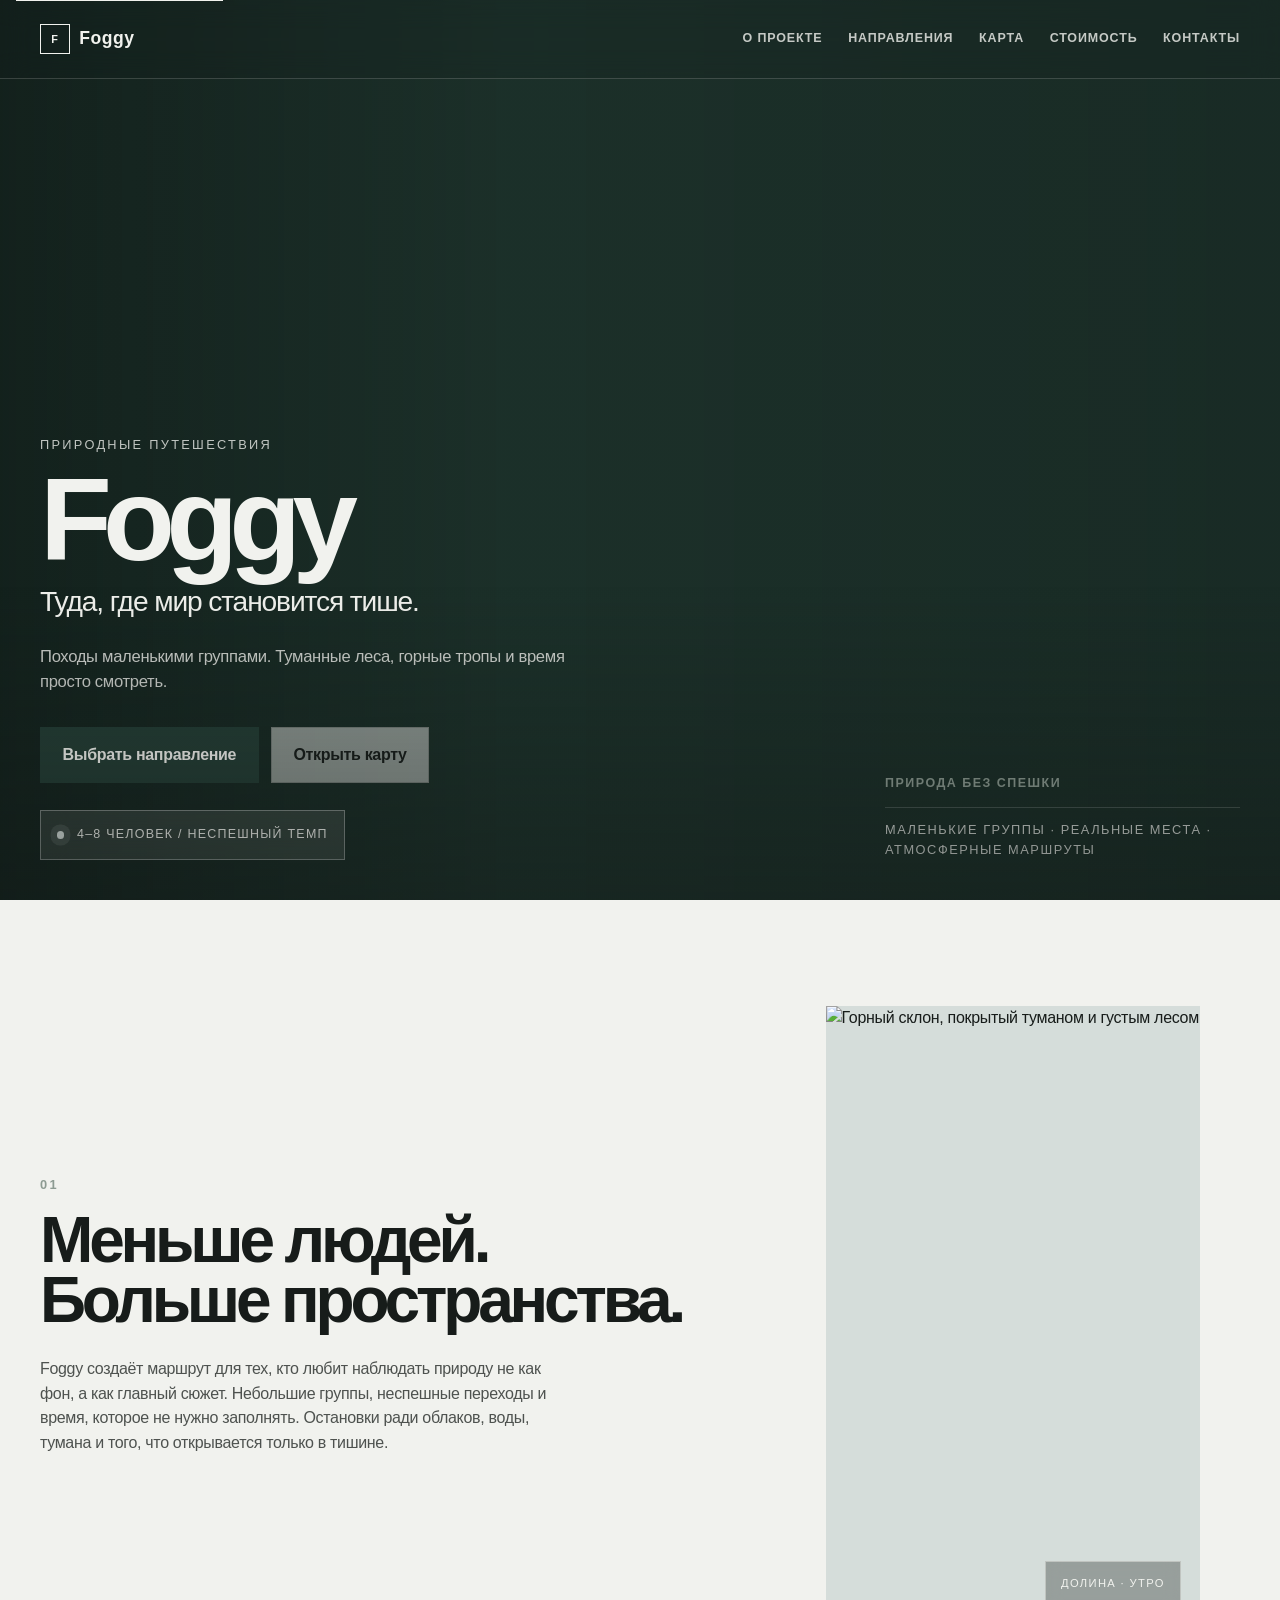
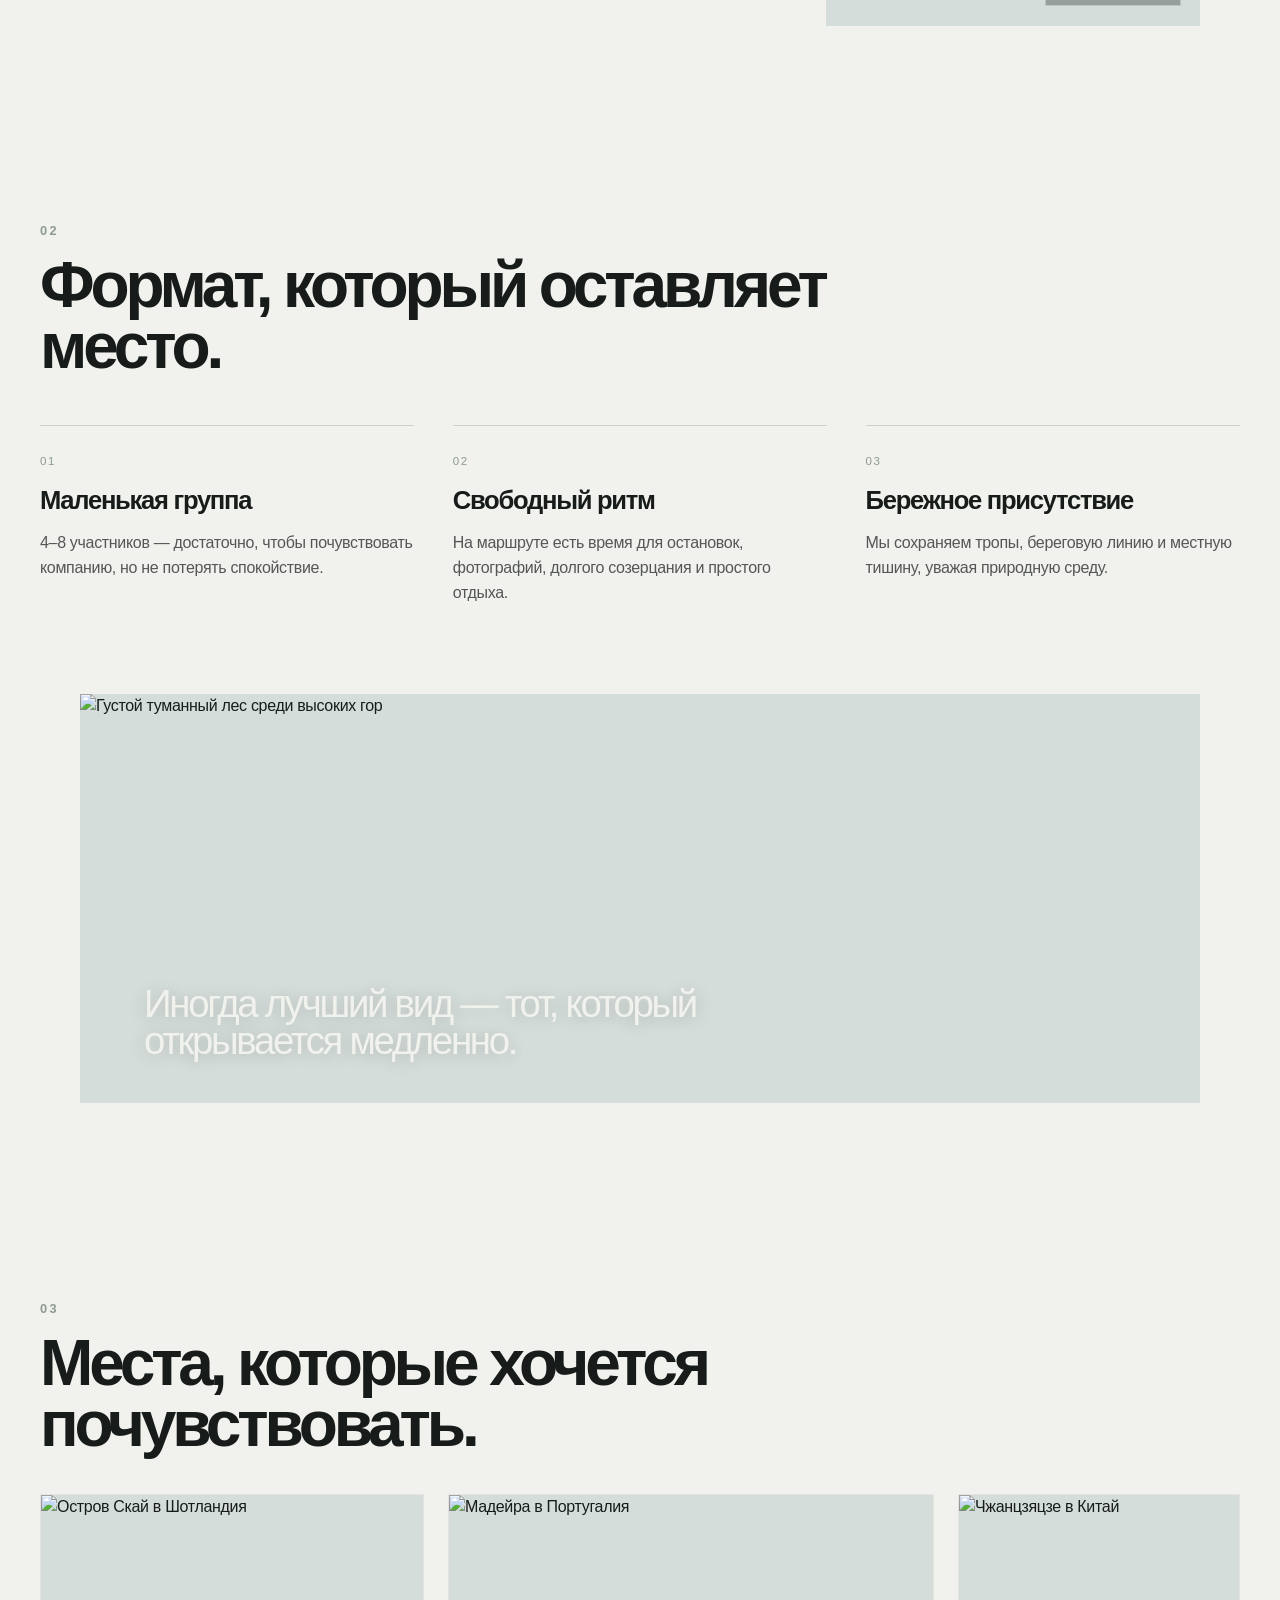
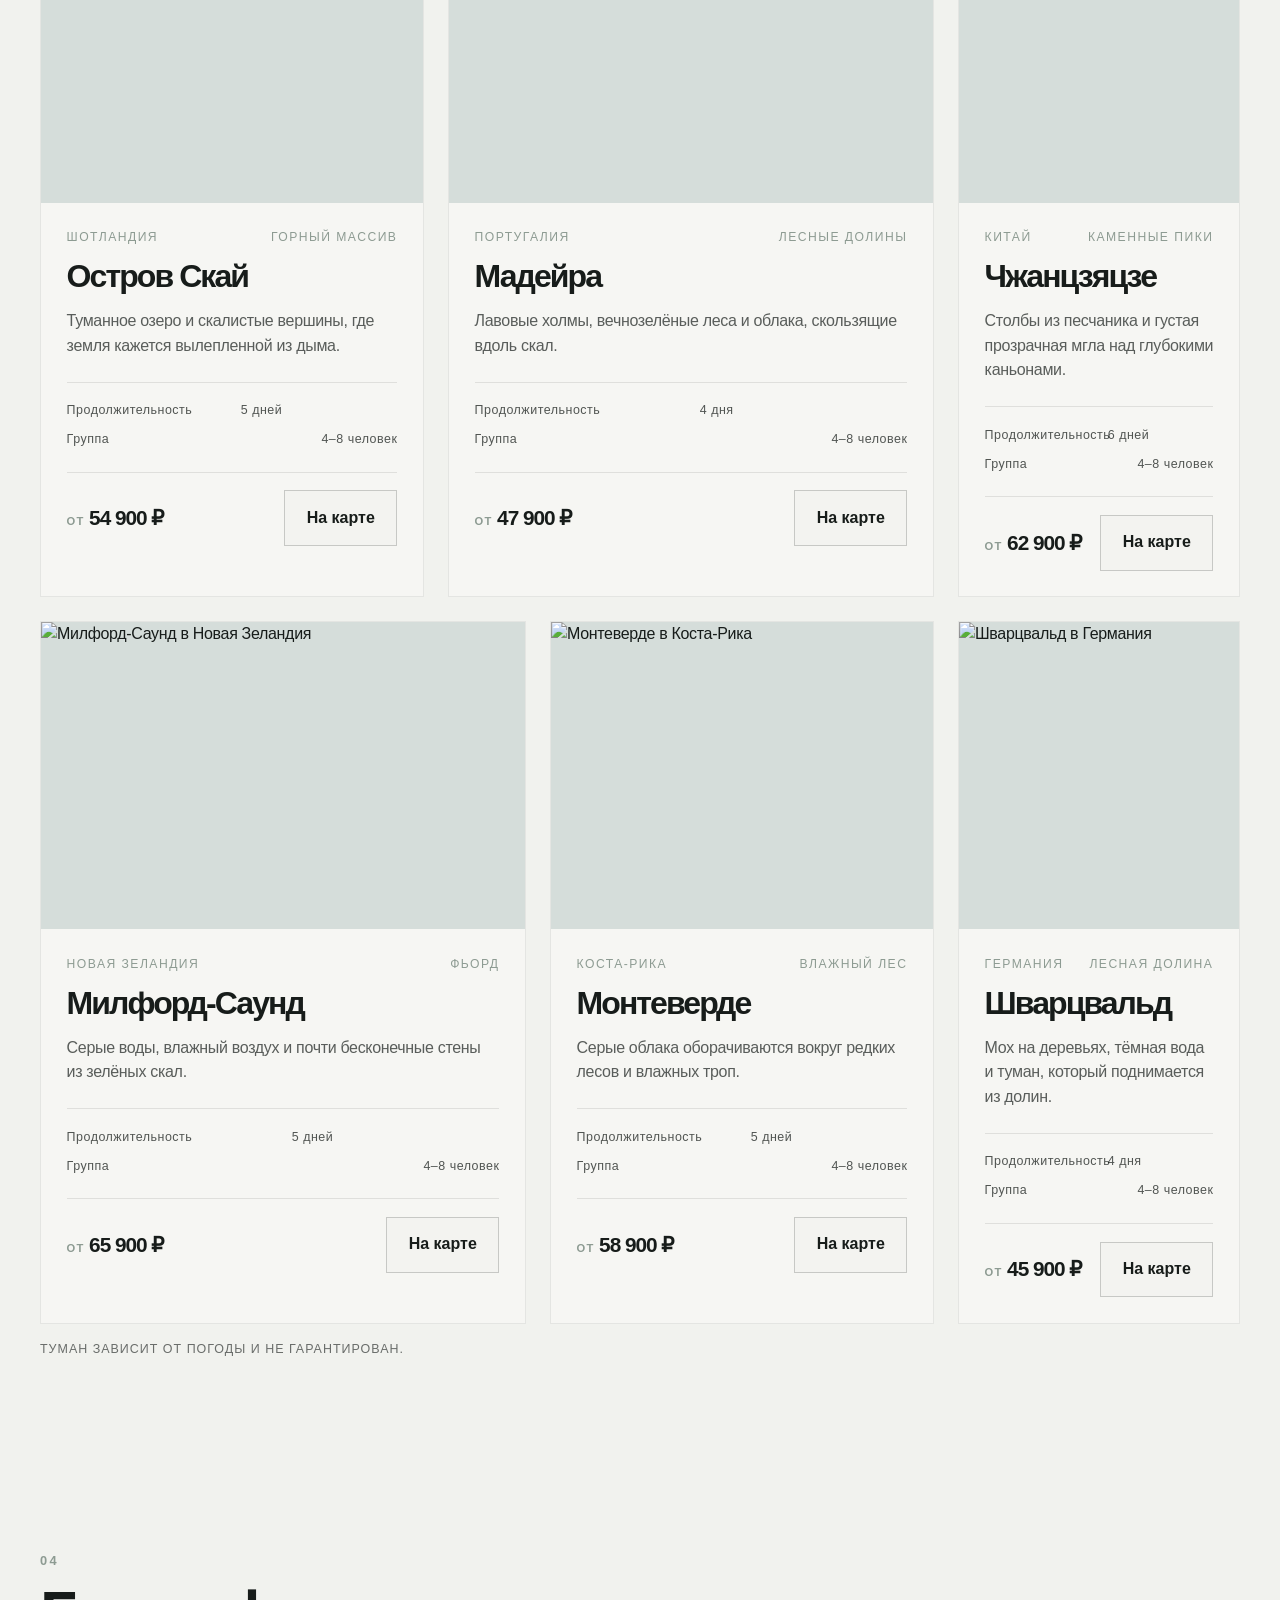
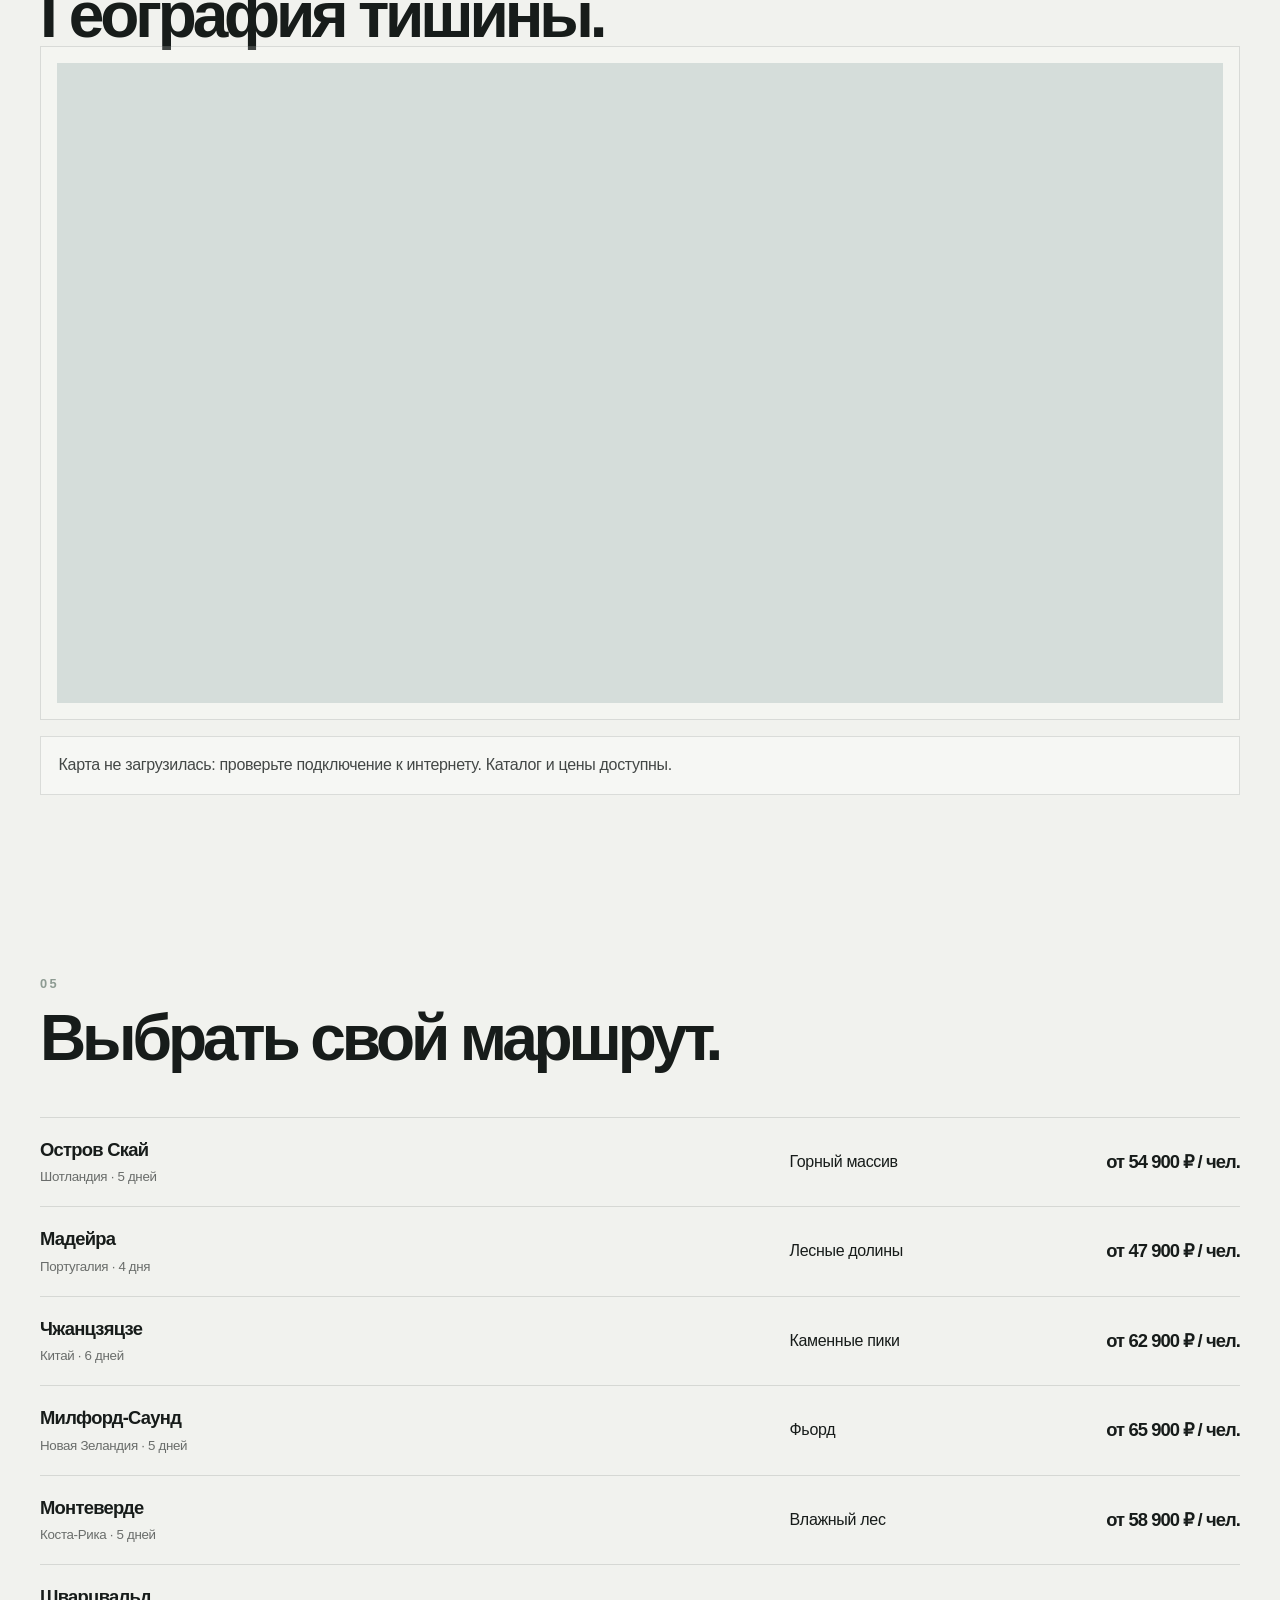
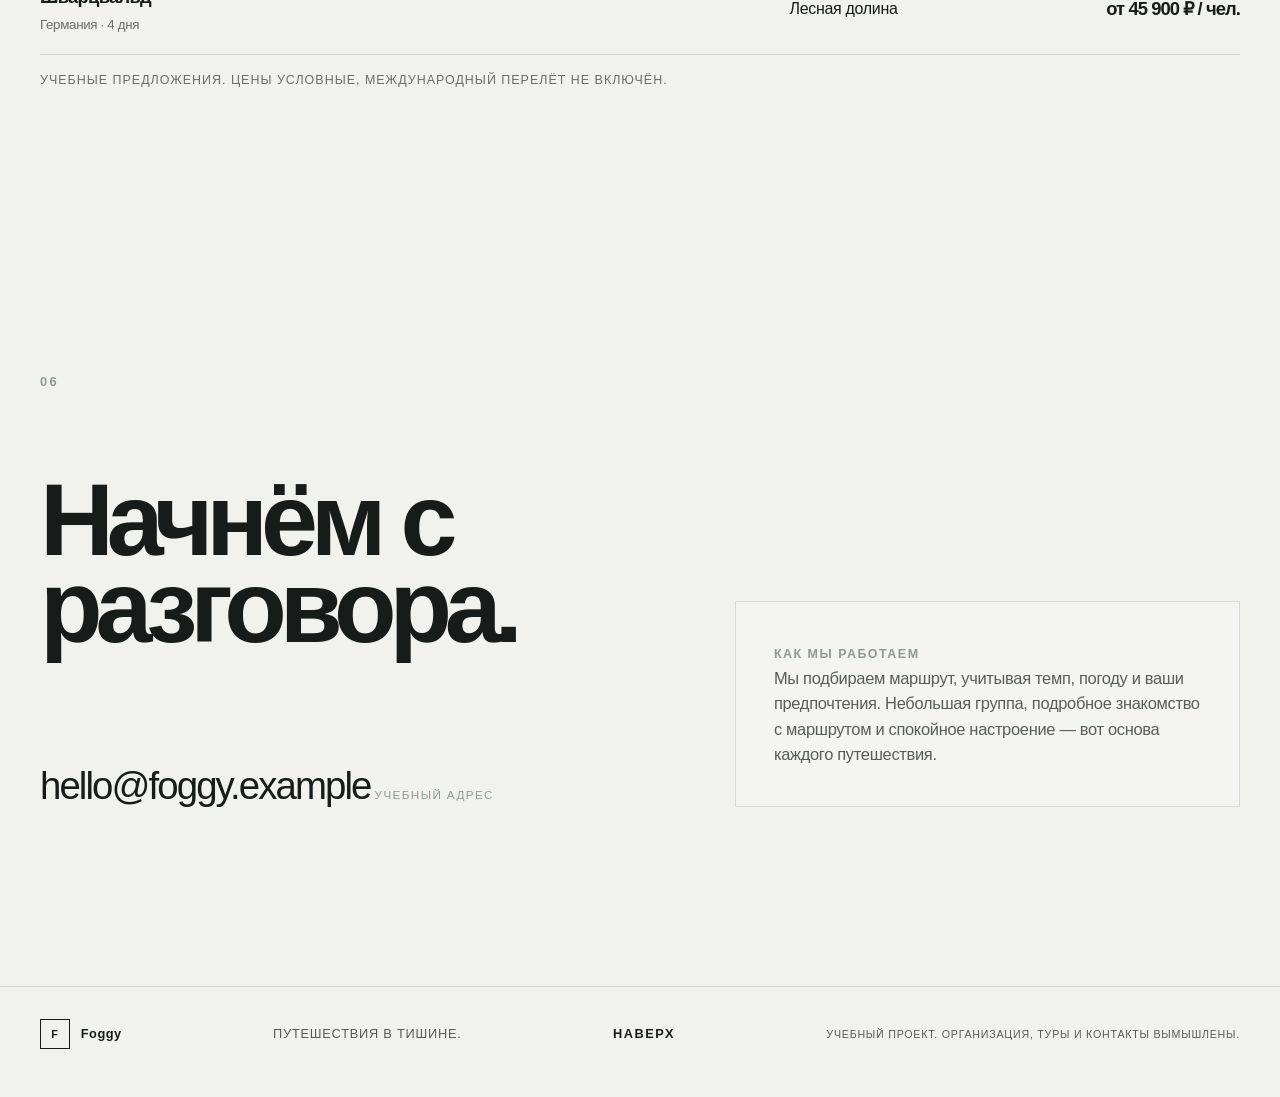
==== Codex/index.html @ 2cf3a83b "new folder" ====
<!DOCTYPE html>
<html lang="ru">
<head>
  <meta charset="UTF-8">
  <meta name="viewport" content="width=device-width, initial-scale=1.0">
  <meta name="description" content="Foggy — небольшие путешествия по туманным лесам, горным долинам и спокойным природным маршрутам по всему миру.">
  <title>Foggy — путешествия там, где мир становится тише</title>
  <link rel="preconnect" href="https://fonts.googleapis.com">
  <link rel="preconnect" href="https://fonts.gstatic.com" crossorigin>
  <link rel="stylesheet" href="https://unpkg.com/leaflet@1.9.4/dist/leaflet.css" integrity="sha256-p4NxAoJBhIIN+hmNHrzRCf9tD/miZyoHS5obTRR9BMY=" crossorigin="">
  <style>
    :root {
      --paper: #f1f2ee;
      --ink: #171c1a;
      --forest: #233c34;
      --moss: #8d9b92;
      --mist: #d5ddda;
      --glass: rgba(241, 242, 238, 0.19);
      --glass-border: rgba(255, 255, 255, 0.36);
      --shadow: rgba(23, 28, 26, 0.12);
      --max-width: 1440px;
      --section-padding: clamp(4.5rem, 7vw, 8.5rem);
      --content-width: min(100% - 2.5rem, 1200px);
      --content-width-wide: min(100% - 2.5rem, 1320px);
      --radius: 18px;
      --header-height: 78px;
      --transition: 260ms ease;
    }

    * { box-sizing: border-box; }

    html {
      scroll-behavior: smooth;
      background: var(--paper);
    }

    body {
      margin: 0;
      color: var(--ink);
      background: var(--paper);
      font-family: Helvetica Neue, Arial, sans-serif;
      font-size: 16px;
      line-height: 1.55;
      letter-spacing: -0.02em;
      text-rendering: optimizeLegibility;
    }

    body.menu-open { overflow: hidden; }

    img {
      display: block;
      max-width: 100%;
    }

    a { color: inherit; }

    button, input, textarea { font: inherit; }

    ::selection {
      color: var(--paper);
      background: var(--forest);
    }

    :focus-visible {
      outline: 2px solid var(--ink);
      outline-offset: 4px;
    }

    .sr-only {
      position: absolute;
      width: 1px;
      height: 1px;
      padding: 0;
      margin: -1px;
      overflow: hidden;
      clip: rect(0, 0, 0, 0);
      white-space: nowrap;
      border: 0;
    }

    .container {
      width: var(--content-width);
      margin-inline: auto;
    }

    .container-wide {
      width: var(--content-width-wide);
      margin-inline: auto;
    }

    .section-kicker {
      display: block;
      margin-bottom: 0.9rem;
      color: var(--moss);
      font-size: clamp(0.7rem, 1vw, 0.8rem);
      font-weight: 700;
      letter-spacing: 0.18em;
      text-transform: uppercase;
    }

    .section-title {
      margin: 0;
      max-width: 920px;
      font-size: clamp(2.6rem, 5vw, 6.1rem);
      line-height: 0.95;
      letter-spacing: -0.065em;
      font-weight: 600;
    }

    .eyebrow {
      color: var(--moss);
      font-size: 0.78rem;
      font-weight: 700;
      letter-spacing: 0.12em;
      text-transform: uppercase;
    }

    .button,
    .text-link {
      display: inline-flex;
      align-items: center;
      justify-content: center;
      min-height: 48px;
      border: 1px solid transparent;
      transition: background var(--transition), color var(--transition), border-color var(--transition), transform var(--transition);
      cursor: pointer;
      text-decoration: none;
    }

    .button {
      padding: 0.9rem 1.35rem;
      font-weight: 600;
    }

    .button.primary {
      background: var(--forest);
      color: var(--paper);
    }

    .button.primary:hover,
    .button.primary:focus-visible {
      background: #1b2d2a;
    }

    .button.secondary {
      border-color: rgba(23, 28, 26, 0.2);
      background: rgba(241, 242, 238, 0.52);
      color: var(--ink);
    }

    .button.secondary:hover,
    .button.secondary:focus-visible {
      background: rgba(255, 255, 255, 0.68);
    }

    .button:active,
    .text-link:active { transform: translateY(1px); }

    .skip-link {
      position: absolute;
      top: -3rem;
      left: 1rem;
      z-index: 1000;
      padding: 0.75rem 1rem;
      background: var(--paper);
      color: var(--ink);
    }

    .skip-link:focus { top: 1rem; }

    .site-header {
      position: fixed;
      top: 0;
      left: 0;
      z-index: 100;
      width: 100%;
      border-bottom: 1px solid rgba(255, 255, 255, 0.16);
      background: rgba(23, 28, 26, 0.16);
      backdrop-filter: blur(14px);
      -webkit-backdrop-filter: blur(14px);
      transition: background var(--transition), border-color var(--transition), transform var(--transition);
    }

    .site-header.has-background {
      background: rgba(241, 242, 238, 0.88);
      border-color: rgba(23, 28, 26, 0.09);
      backdrop-filter: blur(12px);
      -webkit-backdrop-filter: blur(12px);
    }

    .site-header .container {
      display: flex;
      align-items: center;
      justify-content: space-between;
      height: var(--header-height);
    }

    .brand {
      display: inline-flex;
      align-items: center;
      gap: 0.6rem;
      color: var(--paper);
      text-decoration: none;
      font-size: 1.1rem;
      font-weight: 700;
      letter-spacing: 0.03em;
    }

    .has-background .brand { color: var(--ink); }

    .brand-mark {
      display: inline-grid;
      place-items: center;
      width: 1.85rem;
      height: 1.85rem;
      border: 1px solid currentColor;
      font-size: 0.68rem;
      line-height: 1;
    }

    .main-nav {
      display: flex;
      align-items: center;
      gap: clamp(1rem, 2vw, 2.25rem);
      color: var(--paper);
      font-size: 0.78rem;
      font-weight: 600;
      letter-spacing: 0.07em;
      text-transform: uppercase;
    }

    .has-background .main-nav { color: var(--ink); }

    .main-nav a {
      position: relative;
      text-decoration: none;
      opacity: 0.8;
    }

    .main-nav a::after {
      position: absolute;
      right: 0;
      bottom: -0.45rem;
      left: 0;
      height: 1px;
      background: currentColor;
      transform: scaleX(0);
      transform-origin: left;
      transition: transform var(--transition);
      content: "";
    }

    .main-nav a:hover::after,
    .main-nav a:focus-visible::after,
    .main-nav a.active::after { transform: scaleX(1); }

    .nav-toggle {
      display: none;
      width: 2.9rem;
      height: 2.9rem;
      border: 1px solid rgba(255, 255, 255, 0.4);
      background: rgba(255, 255, 255, 0.06);
      color: var(--paper);
      cursor: pointer;
    }

    .has-background .nav-toggle {
      color: var(--ink);
      border-color: rgba(23, 28, 26, 0.22);
      background: rgba(255, 255, 255, 0.26);
    }

    .nav-toggle .bars,
    .nav-toggle .bars::before,
    .nav-toggle .bars::after {
      position: relative;
      display: block;
      width: 1.2rem;
      height: 1px;
      margin-inline: auto;
      background: currentColor;
      transition: transform var(--transition), opacity var(--transition);
      content: "";
    }

    .nav-toggle .bars::before { top: -0.42rem; }
    .nav-toggle .bars::after { top: 0.42rem; }

    .nav-toggle[aria-expanded="true"] .bars { background: transparent; }
    .nav-toggle[aria-expanded="true"] .bars::before { top: 0; transform: rotate(45deg); }
    .nav-toggle[aria-expanded="true"] .bars::after { top: -1px; transform: rotate(-45deg); }

    .hero {
      position: relative;
      min-height: 100vh;
      overflow: hidden;
      background: var(--forest);
      color: var(--paper);
      isolation: isolate;
    }

    .hero-media {
      position: absolute;
      z-index: -2;
      inset: -8% 0 0;
      background-image: url("https://images.unsplash.com/photo-1506744038136-46273834b3fb?auto=format&fit=crop&w=1800&q=80");
      background-size: cover;
      background-position: center;
      transform: scale(1.08) translate3d(0, var(--hero-shift, 0), 0);
      transition: transform 0.12s linear;
      will-change: transform;
    }

    .hero::before {
      position: absolute;
      z-index: -1;
      inset: 0;
      background: linear-gradient(90deg, rgba(8, 14, 12, 0.58) 0%, rgba(8, 14, 12, 0.26) 40%, rgba(8, 14, 12, 0.36) 100%);
      content: "";
    }

    .hero::after {
      position: absolute;
      right: 0;
      bottom: 0;
      left: 0;
      height: 35%;
      background: linear-gradient(to top, rgba(18, 24, 22, 0.38), transparent);
      content: "";
    }

    .hero-content {
      display: grid;
      align-content: end;
      min-height: 100vh;
      padding-block: clamp(7rem, 14vh, 10rem) 2.5rem;
    }

    .hero-grid {
      display: grid;
      grid-template-columns: minmax(0, 2.2fr) minmax(0, 1fr);
      gap: clamp(2rem, 5vw, 6rem);
      align-items: end;
    }

    .hero-copy {
      max-width: 980px;
    }

    .hero-kicker {
      display: block;
      margin-bottom: 1.1rem;
      font-size: clamp(0.7rem, 1vw, 0.8rem);
      letter-spacing: 0.18em;
      text-transform: uppercase;
      color: rgba(241, 242, 238, 0.78);
    }

    .hero-title {
      margin: 0;
      font-size: clamp(4rem, 9.2vw, 11rem);
      line-height: 0.8;
      letter-spacing: -0.075em;
      font-weight: 600;
    }

    .hero-tagline {
      margin: 1.25rem 0 0;
      max-width: 700px;
      font-size: clamp(1.1rem, 2.2vw, 1.8rem);
      line-height: 1.12;
      letter-spacing: -0.04em;
      font-weight: 500;
    }

    .hero-body {
      margin: 1.6rem 0 0;
      max-width: 35rem;
      color: rgba(241, 242, 238, 0.82);
      font-size: clamp(0.96rem, 1.3vw, 1.15rem);
    }

    .hero-actions {
      display: flex;
      flex-wrap: wrap;
      gap: 0.75rem;
      margin-top: 2rem;
    }

    .hero-note {
      display: flex;
      align-items: center;
      gap: 0.8rem;
      margin-top: 1.7rem;
      padding: 0.9rem 1rem;
      width: fit-content;
      border: 1px solid var(--glass-border);
      background: rgba(241, 242, 238, 0.12);
      backdrop-filter: blur(14px);
      -webkit-backdrop-filter: blur(14px);
      color: var(--paper);
      font-size: 0.78rem;
      letter-spacing: 0.1em;
      text-transform: uppercase;
    }

    .hero-note::before {
      width: 0.45rem;
      height: 0.45rem;
      border-radius: 50%;
      background: var(--mist);
      box-shadow: 0 0 0 0.4rem rgba(213, 221, 218, 0.12);
      content: "";
    }

    .hero-detail {
      justify-self: end;
      max-width: 400px;
      color: rgba(241, 242, 238, 0.84);
      font-size: 0.8rem;
      letter-spacing: 0.12em;
      text-transform: uppercase;
    }

    .hero-detail-line {
      position: relative;
      padding-top: 0.8rem;
      margin-top: 0.8rem;
      border-top: 1px solid rgba(255, 255, 255, 0.18);
    }

    section { scroll-margin-top: calc(var(--header-height) + 2rem); }

    .intro,
    .format,
    .catalog,
    .map-block,
    .price,
    .contacts {
      padding-block: var(--section-padding);
    }

    .journal-grid {
      display: grid;
      grid-template-columns: minmax(0, 1.2fr) minmax(0, 0.8fr);
      gap: clamp(2rem, 5vw, 5rem);
      align-items: center;
    }

    .intro-copy {
      max-width: 670px;
    }

    .intro-copy .section-title {
      max-width: 760px;
    }

    .intro-text {
      margin: 1.6rem 0 0;
      max-width: 33rem;
      color: rgba(23, 28, 26, 0.75);
      font-size: clamp(1rem, 1.2vw, 1.15rem);
    }

    .intro-media {
      position: relative;
      min-height: 620px;
      overflow: hidden;
      background: var(--mist);
    }

    .intro-media img,
    .photo-panel img,
    .destination-image img {
      width: 100%;
      height: 100%;
      object-fit: cover;
      transition: transform 700ms ease;
    }

    .intro-media img {
      position: absolute;
      inset: 0;
    }

    .intro-media:hover img,
    .photo-panel:hover img,
    .destination-image:hover img { transform: scale(1.025); }

    .intro-caption {
      position: absolute;
      right: 1.2rem;
      bottom: 1.2rem;
      padding: 0.8rem 0.95rem;
      border: 1px solid rgba(241, 242, 238, 0.45);
      background: rgba(23, 28, 26, 0.32);
      color: var(--paper);
      font-size: 0.7rem;
      letter-spacing: 0.12em;
      text-transform: uppercase;
      backdrop-filter: blur(8px);
      -webkit-backdrop-filter: blur(8px);
    }

    .format-grid {
      display: grid;
      grid-template-columns: repeat(3, minmax(0, 1fr));
      gap: clamp(1.5rem, 3vw, 2.5rem);
      margin-top: 3rem;
    }

    .feature {
      position: relative;
      padding-top: 1.7rem;
      border-top: 1px solid rgba(23, 28, 26, 0.16);
    }

    .feature-number {
      display: block;
      margin-bottom: 1.1rem;
      color: var(--moss);
      font-size: 0.72rem;
      letter-spacing: 0.14em;
      text-transform: uppercase;
    }

    .feature h3 {
      margin: 0;
      font-size: clamp(1.55rem, 2vw, 2.2rem);
      letter-spacing: -0.05em;
      line-height: 1;
    }

    .feature p {
      margin: 1.1rem 0 0;
      color: rgba(23, 28, 26, 0.72);
    }

    .photo-panel {
      position: relative;
      overflow: hidden;
      height: clamp(20rem, 32vw, 34rem);
      margin-top: 5.5rem;
      background: var(--mist);
    }

    .photo-panel .quote {
      position: absolute;
      left: clamp(1.2rem, 5vw, 5rem);
      bottom: clamp(1.2rem, 4vw, 2.8rem);
      max-width: 42rem;
      color: var(--paper);
      font-size: clamp(1.4rem, 3vw, 3.5rem);
      line-height: 0.94;
      letter-spacing: -0.06em;
      font-weight: 500;
      text-shadow: 0 2px 18px rgba(0, 0, 0, 0.2);
    }

    .catalog-header {
      display: flex;
      align-items: end;
      justify-content: space-between;
      gap: 2rem;
      margin-bottom: 2.5rem;
    }

    .catalog-grid {
      display: grid;
      grid-template-columns: repeat(12, minmax(0, 1fr));
      gap: 1.5rem;
    }

    .destination {
      grid-column: span 4;
      background: rgba(255, 255, 255, 0.3);
      border: 1px solid rgba(23, 28, 26, 0.08);
    }

    .destination:nth-child(2n) { grid-column: span 5; }
    .destination:nth-child(3n) { grid-column: span 3; }

    .destination-image {
      position: relative;
      height: clamp(18rem, 24vw, 28rem);
      overflow: hidden;
      background: var(--mist);
    }

    .destination-body {
      padding: clamp(1.2rem, 2vw, 1.7rem);
    }

    .destination-meta {
      display: flex;
      align-items: center;
      justify-content: space-between;
      gap: 1rem;
      margin-bottom: 0.9rem;
      color: var(--moss);
      font-size: 0.76rem;
      letter-spacing: 0.12em;
      text-transform: uppercase;
    }

    .destination h3 {
      margin: 0;
      font-size: clamp(1.7rem, 2.5vw, 2.4rem);
      line-height: 0.98;
      letter-spacing: -0.06em;
    }

    .destination p {
      margin: 1rem 0 0;
      color: rgba(23, 28, 26, 0.7);
    }

    .destination-details {
      display: grid;
      grid-template-columns: repeat(2, minmax(0, 1fr));
      gap: 0.6rem 1.1rem;
      padding-top: 1.15rem;
      margin-top: 1.45rem;
      border-top: 1px solid rgba(23, 28, 26, 0.1);
      color: rgba(23, 28, 26, 0.74);
      font-size: 0.78rem;
      letter-spacing: 0.04em;
    }

    .destination-details span:last-child { text-align: right; }

    .destination-footer {
      display: flex;
      align-items: center;
      justify-content: space-between;
      gap: 1rem;
      margin-top: 1.4rem;
      padding-top: 1.1rem;
      border-top: 1px solid rgba(23, 28, 26, 0.1);
    }

    .destination-price {
      font-size: 1.3rem;
      letter-spacing: -0.05em;
      font-weight: 600;
    }

    .destination-price small {
      color: var(--moss);
      font-size: 0.7rem;
      letter-spacing: 0.1em;
      text-transform: uppercase;
    }

    .map-layout {
      position: relative;
      overflow: hidden;
      padding: 1rem;
      border: 1px solid rgba(23, 28, 26, 0.12);
      background: rgba(255, 255, 255, 0.18);
    }

    #map-canvas {
      position: relative;
      z-index: 0;
      isolation: isolate;
      overflow: hidden;
      width: 100%;
      height: clamp(24rem, 50vw, 42rem);
      min-height: 22rem;
      background: var(--mist);
    }

    .leaflet-container {
      background: #dfe9e4;
      font: inherit;
    }

    .leaflet-control-zoom {
      border: 1px solid rgba(23, 28, 26, 0.15) !important;
      border-radius: 0 !important;
      box-shadow: none !important;
    }

    .leaflet-control-zoom a {
      color: var(--ink) !important;
      background: rgba(241, 242, 238, 0.9) !important;
    }

    .leaflet-popup-content-wrapper,
    .leaflet-popup-tip {
      border-radius: 0;
      color: var(--ink);
      box-shadow: 0 18px 38px rgba(23, 28, 26, 0.12);
    }

    .leaflet-popup.is-constrained .leaflet-popup-tip-container { display: none; }

    .map-popup {
      min-width: 200px;
      padding: 0.2rem 0.1rem 0.1rem;
    }

    .map-popup h3 {
      margin: 0;
      font-size: 1.1rem;
      letter-spacing: -0.04em;
    }

    .map-popup p { margin: 0.35rem 0 0; color: rgba(23, 28, 26, 0.75); }

    .map-status {
      display: none;
      margin-top: 1rem;
      padding: 1rem 1.1rem;
      border: 1px solid rgba(23, 28, 26, 0.12);
      background: rgba(255, 255, 255, 0.34);
      color: rgba(23, 28, 26, 0.8);
    }

    .map-status.is-visible { display: block; }

    .price-list {
      margin: 3rem 0 0;
      border-top: 1px solid rgba(23, 28, 26, 0.12);
    }

    .price-row {
      display: grid;
      grid-template-columns: minmax(0, 1.3fr) minmax(110px, 0.45fr) minmax(120px, 0.32fr);
      gap: 1rem;
      align-items: center;
      padding: 1.1rem 0;
      border-bottom: 1px solid rgba(23, 28, 26, 0.12);
    }

    .price-row strong {
      display: block;
      font-size: 1.15rem;
      letter-spacing: -0.04em;
    }

    .price-row small,
    .price-note {
      color: rgba(23, 28, 26, 0.62);
    }

    .price-row span,
    .price-row strong,
    .price-row em { font-style: normal; }

    .price-row em {
      justify-self: end;
      font-size: 1.15rem;
      letter-spacing: -0.05em;
      font-weight: 600;
    }

    .price-note {
      margin-top: 1rem;
      font-size: 0.78rem;
      letter-spacing: 0.08em;
      text-transform: uppercase;
    }

    .contacts-wrap {
      display: grid;
      grid-template-columns: minmax(0, 1.1fr) minmax(0, 0.9fr);
      gap: clamp(2rem, 6vw, 6rem);
      align-items: end;
      padding-block: var(--section-padding);
    }

    .contacts-title {
      font-size: clamp(3.2rem, 8vw, 8rem);
      line-height: 0.85;
      letter-spacing: -0.07em;
      font-weight: 600;
    }

    .contact-email {
      display: inline-block;
      margin-top: 2rem;
      font-size: clamp(1.3rem, 3vw, 3rem);
      line-height: 1;
      letter-spacing: -0.05em;
      text-decoration: none;
    }

    .contact-note {
      display: inline-block;
      margin-top: 0.9rem;
      color: var(--moss);
      font-size: 0.73rem;
      letter-spacing: 0.12em;
      text-transform: uppercase;
    }

    .contact-card {
      padding: clamp(1.5rem, 3vw, 2.4rem);
      border: 1px solid rgba(23, 28, 26, 0.12);
      background: rgba(255, 255, 255, 0.2);
    }

    .contact-card .eyebrow {
      margin-bottom: 0.8rem;
    }

    .contact-card p {
      margin: 0;
      color: rgba(23, 28, 26, 0.7);
      font-size: 1.03rem;
    }

    .site-footer {
      padding: 2rem 0 3rem;
      border-top: 1px solid rgba(23, 28, 26, 0.12);
      color: rgba(23, 28, 26, 0.7);
      font-size: 0.8rem;
      letter-spacing: 0.06em;
      text-transform: uppercase;
    }

    .site-footer .container {
      display: flex;
      align-items: center;
      justify-content: space-between;
      gap: 1.5rem;
    }

    .footer-brand {
      display: inline-flex;
      align-items: center;
      gap: 0.7rem;
      color: var(--ink);
      text-decoration: none;
      font-weight: 700;
      letter-spacing: 0.04em;
      text-transform: none;
    }

    .footer-note { display: block; }

    .footer-top {
      color: var(--ink);
      text-decoration: none;
      font-weight: 700;
      letter-spacing: 0.12em;
    }

    @media (max-width: 980px) {
      .main-nav {
        position: fixed;
        top: var(--header-height);
        right: 1rem;
        left: 1rem;
        display: grid;
        gap: 1.2rem;
        padding: 1.5rem;
        border: 1px solid rgba(255, 255, 255, 0.24);
        background: rgba(23, 28, 26, 0.89);
        backdrop-filter: blur(18px);
        -webkit-backdrop-filter: blur(18px);
        opacity: 0;
        pointer-events: none;
        transform: translateY(-0.5rem);
        transition: opacity var(--transition), transform var(--transition);
      }

      .main-nav.is-open {
        opacity: 1;
        pointer-events: auto;
        transform: translateY(0);
      }

      .nav-toggle { display: inline-grid; place-items: center; }

      .hero-grid { grid-template-columns: 1fr; }
      .hero-detail { justify-self: start; }

      .journal-grid,
      .contacts-wrap { grid-template-columns: 1fr; }

      .destination { grid-column: span 6; }
      .destination:nth-child(2n),
      .destination:nth-child(3n) { grid-column: span 6; }
    }

    @media (max-width: 720px) {
      :root {
        --section-padding: 4.5rem;
        --header-height: 70px;
        --content-width: min(100% - 1.35rem, 1200px);
      }

      .site-header .container { height: var(--header-height); }
      .brand { font-size: 1rem; }

      .hero-note { letter-spacing: 0.06em; }
      .hero-detail { font-size: 0.68rem; }

      .catalog-grid { grid-template-columns: 1fr; }
      .destination,
      .destination:nth-child(2n),
      .destination:nth-child(3n) { grid-column: auto; }

      .destination-image { height: 23rem; }
      .destination-details { grid-template-columns: 1fr; }
      .destination-details span:last-child { text-align: left; }
      .destination-footer { align-items: flex-end; }

      .price-row {
        grid-template-columns: 1fr;
        gap: 0.35rem;
        padding: 1.35rem 0;
      }
      .price-row em { justify-self: start; }

      .site-footer .container {
        flex-direction: column;
        align-items: flex-start;
      }
    }

    @media (max-width: 430px) {
      .hero-content { padding-block: 6.5rem 1.5rem; }
      .hero-title { font-size: clamp(3.2rem, 23vw, 4.75rem); }
      .hero-tagline { font-size: 1.15rem; }
      .hero-actions { flex-direction: column; align-items: stretch; }
      .hero-actions .button { width: 100%; }
      .intro-media { min-height: 420px; }
      .photo-panel { height: 19rem; }
      .photo-panel .quote { font-size: 1.8rem; }
      .contacts-title { font-size: 2.9rem; }
    }

    @media (prefers-reduced-motion: reduce) {
      html { scroll-behavior: auto; }
      *, *::before, *::after {
        animation-duration: 0.01ms !important;
        animation-iteration-count: 1 !important;
        transition-duration: 0.01ms !important;
      }
      .hero-media { transform: none !important; }
    }
  </style>
</head>
<body>
  <a class="skip-link" href="#main">Перейти к содержимому</a>

  <header class="site-header" id="site-header">
    <div class="container">
      <a class="brand" href="#top" aria-label="Foggy — начало страницы">
        <span class="brand-mark">F</span>
        <span>Foggy</span>
      </a>

      <nav class="main-nav" aria-label="Основная навигация" id="main-nav">
        <a href="#about">О проекте</a>
        <a href="#catalog">Направления</a>
        <a href="#map">Карта</a>
        <a href="#price">Стоимость</a>
        <a href="#contacts">Контакты</a>
      </nav>

      <button class="nav-toggle" type="button" aria-expanded="false" aria-controls="main-nav" aria-label="Открыть меню">
        <span class="bars" aria-hidden="true"></span>
      </button>
    </div>
  </header>

  <main id="main">
    <section class="hero" id="top" aria-labelledby="hero-title">
      <div class="hero-media" aria-hidden="true"></div>
      <div class="container hero-content">
        <div class="hero-grid">
          <div class="hero-copy">
            <span class="hero-kicker">Природные путешествия</span>
            <h1 class="hero-title" id="hero-title">Foggy</h1>
            <p class="hero-tagline">Туда, где мир становится тише.</p>
            <p class="hero-body">Походы маленькими группами. Туманные леса, горные тропы и время просто смотреть.</p>
            <div class="hero-actions">
              <a class="button primary" href="#catalog">Выбрать направление</a>
              <a class="button secondary" href="#map">Открыть карту</a>
            </div>
            <div class="hero-note">4–8 человек / неспешный темп</div>
          </div>

          <div class="hero-detail">
            <span class="eyebrow">Природа без спешки</span>
            <div class="hero-detail-line">Маленькие группы · реальные места · атмосферные маршруты</div>
          </div>
        </div>
      </div>
    </section>

    <section class="intro" id="about" aria-labelledby="about-title">
      <div class="container journal-grid">
        <div class="intro-copy">
          <span class="section-kicker">01</span>
          <h2 class="section-title" id="about-title">Меньше людей. Больше пространства.</h2>
          <p class="intro-text">Foggy создаёт маршрут для тех, кто любит наблюдать природу не как фон, а как главный сюжет. Небольшие группы, неспешные переходы и время, которое не нужно заполнять. Остановки ради облаков, воды, тумана и того, что открывается только в тишине.</p>
        </div>

        <figure class="intro-media">
          <img src="https://images.unsplash.com/photo-1501785888041-af3ef285b470?auto=format&fit=crop&w=1200&q=80" alt="Горный склон, покрытый туманом и густым лесом" loading="lazy">
          <figcaption class="intro-caption">Долина · утро</figcaption>
        </figure>
      </div>
    </section>

    <section class="format" id="format" aria-labelledby="format-title">
      <div class="container">
        <span class="section-kicker">02</span>
        <h2 class="section-title" id="format-title">Формат, который оставляет место.</h2>

        <div class="format-grid" aria-label="Преимущества путешествий Foggy">
          <article class="feature">
            <span class="feature-number">01</span>
            <h3>Маленькая группа</h3>
            <p>4–8 участников — достаточно, чтобы почувствовать компанию, но не потерять спокойствие.</p>
          </article>

          <article class="feature">
            <span class="feature-number">02</span>
            <h3>Свободный ритм</h3>
            <p>На маршруте есть время для остановок, фотографий, долгого созерцания и простого отдыха.</p>
          </article>

          <article class="feature">
            <span class="feature-number">03</span>
            <h3>Бережное присутствие</h3>
            <p>Мы сохраняем тропы, береговую линию и местную тишину, уважая природную среду.</p>
          </article>
        </div>

        <figure class="photo-panel" aria-label="Панорамный вид гор и облаков">
          <img src="https://images.unsplash.com/photo-1441974231531-c6227db76b6e?auto=format&fit=crop&w=1800&q=80" alt="Густой туманный лес среди высоких гор" loading="lazy">
          <figcaption class="quote">Иногда лучший вид — тот, который открывается медленно.</figcaption>
        </figure>
      </div>
    </section>

    <section class="catalog" id="catalog" aria-labelledby="catalog-title">
      <div class="container">
        <div class="catalog-header">
          <div>
            <span class="section-kicker">03</span>
            <h2 class="section-title" id="catalog-title">Места, которые хочется почувствовать.</h2>
          </div>
        </div>

        <div class="catalog-grid" id="destination-grid" aria-live="polite"></div>
        <p class="price-note">Туман зависит от погоды и не гарантирован.</p>
      </div>
    </section>

    <section class="map-block" id="map" aria-labelledby="map-title">
      <div class="container">
        <span class="section-kicker">04</span>
        <h2 class="section-title" id="map-title">География тишины.</h2>
        <div class="map-layout">
          <div id="map-canvas" role="region" aria-label="Интерактивная карта направлений Foggy"></div>
        </div>
        <div class="map-status" id="map-status" role="status" aria-live="polite"></div>
      </div>
    </section>

    <section class="price" id="price" aria-labelledby="price-title">
      <div class="container">
        <span class="section-kicker">05</span>
        <h2 class="section-title" id="price-title">Выбрать свой маршрут.</h2>
        <div class="price-list" id="price-list" aria-live="polite"></div>
        <p class="price-note">Учебные предложения. Цены условные, международный перелёт не включён.</p>
      </div>
    </section>

    <section class="contacts" id="contacts" aria-labelledby="contacts-title">
      <div class="container contacts-wrap">
        <div>
          <span class="section-kicker">06</span>
          <h2 class="contacts-title" id="contacts-title">Начнём с разговора.</h2>
          <a class="contact-email" href="mailto:hello@foggy.example">hello@foggy.example</a>
          <span class="contact-note">Учебный адрес</span>
        </div>

        <aside class="contact-card">
          <span class="eyebrow">Как мы работаем</span>
          <p>Мы подбираем маршрут, учитывая темп, погоду и ваши предпочтения. Небольшая группа, подробное знакомство с маршрутом и спокойное настроение — вот основа каждого путешествия.</p>
        </aside>
      </div>
    </section>
  </main>

  <footer class="site-footer">
    <div class="container">
      <a class="footer-brand" href="#top" aria-label="Наверх">
        <span class="brand-mark">F</span>
        <span>Foggy</span>
      </a>
      <span class="footer-note">Путешествия в тишине.</span>
      <a class="footer-top" href="#top">Наверх</a>
      <small>Учебный проект. Организация, туры и контакты вымышлены.</small>
    </div>
  </footer>

  <script src="https://unpkg.com/leaflet@1.9.4/dist/leaflet.js" integrity="sha256-20nQCchB9co0qIjJZRGuk2/Z9VM+kNiyxNV1lvTlZBo=" crossorigin=""></script>
  <script>
    // Данные направлений используются каталогом, картой и прайсом.
    const destinations = [
      {
        id: "skye",
        name: "Остров Скай",
        country: "Шотландия",
        description: "Туманное озеро и скалистые вершины, где земля кажется вылепленной из дыма.",
        type: "Горный массив",
        duration: "5 дней",
        group: "4–8 человек",
        price: 54900,
        image: "https://images.unsplash.com/photo-1519681393784-d120267933ba?auto=format&fit=crop&w=1200&q=80",
        coords: [57.2, -6.2]
      },
      {
        id: "madeira",
        name: "Мадейра",
        country: "Португалия",
        description: "Лавовые холмы, вечнозелёные леса и облака, скользящие вдоль скал.",
        type: "Лесные долины",
        duration: "4 дня",
        group: "4–8 человек",
        price: 47900,
        image: "https://images.unsplash.com/photo-1500530855697-b586d89ba3ee?auto=format&fit=crop&w=1200&q=80",
        coords: [32.6667, -16.9]
      },
      {
        id: "zhangjiajie",
        name: "Чжанцзяцзе",
        country: "Китай",
        description: "Столбы из песчаника и густая прозрачная мгла над глубокими каньонами.",
        type: "Каменные пики",
        duration: "6 дней",
        group: "4–8 человек",
        price: 62900,
        image: "https://images.unsplash.com/photo-1473448912268-2022ce9509d8?auto=format&fit=crop&w=1200&q=80",
        coords: [29.125, 110.478]
      },
      {
        id: "milford-sound",
        name: "Милфорд-Саунд",
        country: "Новая Зеландия",
        description: "Серые воды, влажный воздух и почти бесконечные стены из зелёных скал.",
        type: "Фьорд",
        duration: "5 дней",
        group: "4–8 человек",
        price: 65900,
        image: "https://images.unsplash.com/photo-1501594907352-04cda38ebc29?auto=format&fit=crop&w=1200&q=80",
        coords: [-44.6, 167.9]
      },
      {
        id: "monteverde",
        name: "Монтеверде",
        country: "Коста-Рика",
        description: "Серые облака оборачиваются вокруг редких лесов и влажных троп.",
        type: "Влажный лес",
        duration: "5 дней",
        group: "4–8 человек",
        price: 58900,
        image: "https://images.unsplash.com/photo-1501436513145-30f24e19fcc5?auto=format&fit=crop&w=1200&q=80",
        coords: [10.3, -84.8]
      },
      {
        id: "black-forest",
        name: "Шварцвальд",
        country: "Германия",
        description: "Мох на деревьях, тёмная вода и туман, который поднимается из долин.",
        type: "Лесная долина",
        duration: "4 дня",
        group: "4–8 человек",
        price: 45900,
        image: "https://images.unsplash.com/photo-1501854140801-50d01698950b?auto=format&fit=crop&w=1200&q=80",
        coords: [47.8, 8.2]
      }
    ];

    function formatPrice(value) {
      return new Intl.NumberFormat("ru-RU", { style: "currency", currency: "RUB", maximumFractionDigits: 0 }).format(value);
    }

    function destinationCard(destination) {
      return `
        <article class="destination" id="destination-${destination.id}">
          <div class="destination-image">
            <img src="${destination.image}" alt="${destination.name} в ${destination.country}" loading="lazy">
          </div>
          <div class="destination-body">
            <div class="destination-meta">
              <span>${destination.country}</span>
              <span>${destination.type}</span>
            </div>
            <h3>${destination.name}</h3>
            <p>${destination.description}</p>
            <div class="destination-details">
              <span>Продолжительность</span>
              <span>${destination.duration}</span>
              <span>Группа</span>
              <span>${destination.group}</span>
            </div>
            <div class="destination-footer">
              <div class="destination-price"><small>От</small> ${formatPrice(destination.price)}</div>
              <button class="button secondary map-button" type="button" data-destination-id="${destination.id}">На карте</button>
            </div>
          </div>
        </article>
      `;
    }

    function renderCatalog() {
      const grid = document.querySelector("#destination-grid");
      grid.innerHTML = destinations.map(destinationCard).join("");
    }

    function renderPrice() {
      const list = document.querySelector("#price-list");
      list.innerHTML = destinations.map(destination => `
        <div class="price-row">
          <div>
            <strong>${destination.name}</strong>
            <small>${destination.country} · ${destination.duration}</small>
          </div>
          <span>${destination.type}</span>
          <em>от ${formatPrice(destination.price)} / чел.</em>
        </div>
      `).join("");
    }

    const medialMap = document.querySelector("#map-canvas");
    const mapStatus = document.querySelector("#map-status");
    let map;
    let mapReady = false;
    const mapMarkers = [];

    function mapError(message) {
      mapStatus.textContent = message;
      mapStatus.classList.add("is-visible");
    }

    function keepMapPopupInFrame(popup) {
      if (!popup || !popup.isOpen()) return;

      L.setOptions(popup, { offset: L.point(0, 7) });
      popup.update();
      const element = popup.getElement();
      const frame = medialMap.getBoundingClientRect();
      const card = element.getBoundingClientRect();
      const x = Math.max(frame.left + 12 - card.left, Math.min(0, frame.right - 12 - card.right));
      const y = Math.max(frame.top + 12 - card.top, Math.min(0, frame.bottom - 12 - card.bottom));

      element.classList.toggle("is-constrained", x !== 0 || y !== 0);
      L.setOptions(popup, { offset: L.point(x, 7 + y) });
      popup.update();
    }

    function initMap() {
      if (!window.L || !medialMap) return;

      const bounds = destinations.reduce((result, destination) => {
        result.push(destination.coords);
        return result;
      }, []);

      map = L.map(medialMap, {
        dragging: false,
        scrollWheelZoom: false,
        doubleClickZoom: false,
        boxZoom: false,
        touchZoom: false,
        keyboard: false,
        zoomControl: false,
        attributionControl: true,
        zoomSnap: 0.25
      }).fitBounds(bounds, { padding: [50, 50], animate: false });

      L.tileLayer("https://{s}.tile.openstreetmap.org/{z}/{x}/{y}.png", {
        attribution: '&copy; <a href="https://www.openstreetmap.org/copyright">OpenStreetMap</a> contributors',
        maxZoom: 18,
        noWrap: true
      }).addTo(map);

      map.on("popupopen", event => keepMapPopupInFrame(event.popup));

      destinations.forEach((destination) => {
        const marker = L.marker(destination.coords, { autoPanOnFocus: false }).addTo(map);
        const popupContent = `
          <article class="map-popup">
            <h3>${destination.name}</h3>
            <p>${destination.country}</p>
            <p>${destination.duration} · ${destination.type}</p>
            <p>от ${formatPrice(destination.price)} / чел.</p>
          </article>
        `;
        marker.bindPopup(popupContent, { autoPan: false });
        marker.destinationId = destination.id;
        mapMarkers.push(marker);
      });

      mapReady = true;

      const mapResizeObserver = new ResizeObserver(() => {
        map.invalidateSize({ pan: false });
        map.fitBounds(bounds, { padding: [50, 50], animate: false });
        const openMarker = mapMarkers.find(marker => marker.isPopupOpen());
        if (openMarker) keepMapPopupInFrame(openMarker.getPopup());
      });
      mapResizeObserver.observe(medialMap);
    }

    function openDestinationOnMap(destinationId) {
      const destination = destinations.find(item => item.id === destinationId);
      if (!destination || !mapReady || !map) {
        mapError("Карта временно недоступна. Вы можете продолжить выбор маршрута в каталоге.");
        return;
      }
      const marker = mapMarkers.find(item => item.destinationId === destinationId);
      if (marker) {
        marker.openPopup();
      }
      document.querySelector("#map").scrollIntoView({ behavior: "smooth", block: "start" });
    }

    function bindMapButtons() {
      document.querySelectorAll(".map-button").forEach(button => {
        button.addEventListener("click", () => openDestinationOnMap(button.dataset.destinationId));
      });
    }

    function initHeader() {
      const header = document.querySelector("#site-header");
      const nav = document.querySelector("#main-nav");
      const toggle = document.querySelector(".nav-toggle");
      const navLinks = nav.querySelectorAll("a");

      function setHeaderState() {
        const isPastHero = window.scrollY >= window.innerHeight * 0.5;
        header.classList.toggle("has-background", isPastHero);
      }

      function closeMenu() {
        nav.classList.remove("is-open");
        toggle.setAttribute("aria-expanded", "false");
        document.body.classList.remove("menu-open");
      }

      setHeaderState();
      window.addEventListener("scroll", setHeaderState, { passive: true });

      toggle.addEventListener("click", () => {
        const isOpen = nav.classList.contains("is-open");
        nav.classList.toggle("is-open", !isOpen);
        toggle.setAttribute("aria-expanded", String(!isOpen));
        document.body.classList.toggle("menu-open", !isOpen);
      });

      navLinks.forEach(link => {
        link.addEventListener("click", () => {
          closeMenu();
          const targetId = link.getAttribute("href");
          if (!targetId || !targetId.startsWith("#")) return;
          const target = document.querySelector(targetId);
          if (target) {
            const offset = window.innerWidth < 981 ? 70 : 90;
            const top = target.getBoundingClientRect().top + window.scrollY - offset;
            window.scrollTo({ top, behavior: "smooth" });
          }
        });
      });

      document.addEventListener("keydown", (event) => {
        if (event.key === "Escape" && nav.classList.contains("is-open")) closeMenu();
      });
    }

    function initParallax() {
      const media = document.querySelector(".hero-media");
      if (!media || window.matchMedia("(prefers-reduced-motion: reduce)").matches || window.innerWidth < 600) return;

      let frameId = null;
      let lastScroll = 0;

      function updateParallax() {
        const maxShift = 60;
        const progress = Math.min(Math.max(window.scrollY / (window.innerHeight * 1.2), 0), 1);
        const shift = progress * maxShift;
        media.style.setProperty("--hero-shift", `${shift}px`);
        frameId = null;
      }

      function requestUpdate() {
        if (frameId) return;
        frameId = requestAnimationFrame(updateParallax);
      }

      window.addEventListener("scroll", requestUpdate, { passive: true });
      updateParallax();
    }

    function initSmoothLinks() {
      document.querySelectorAll('a[href^="#"]').forEach(link => {
        const target = document.querySelector(link.getAttribute("href"));
        if (!target) return;
        link.addEventListener("click", event => {
          event.preventDefault();
          const offset = 90;
          const top = target.getBoundingClientRect().top + window.scrollY - offset;
          window.scrollTo({ top, behavior: "smooth" });
        });
      });
    }

    document.addEventListener("DOMContentLoaded", () => {
      renderCatalog();
      renderPrice();
      bindMapButtons();
      initHeader();
      initParallax();
      initSmoothLinks();

      if (window.L) {
        initMap();
      } else {
        mapError("Карта не загрузилась: проверьте подключение к интернету. Каталог и цены доступны.");
      }
    });
  </script>
</body>
</html>
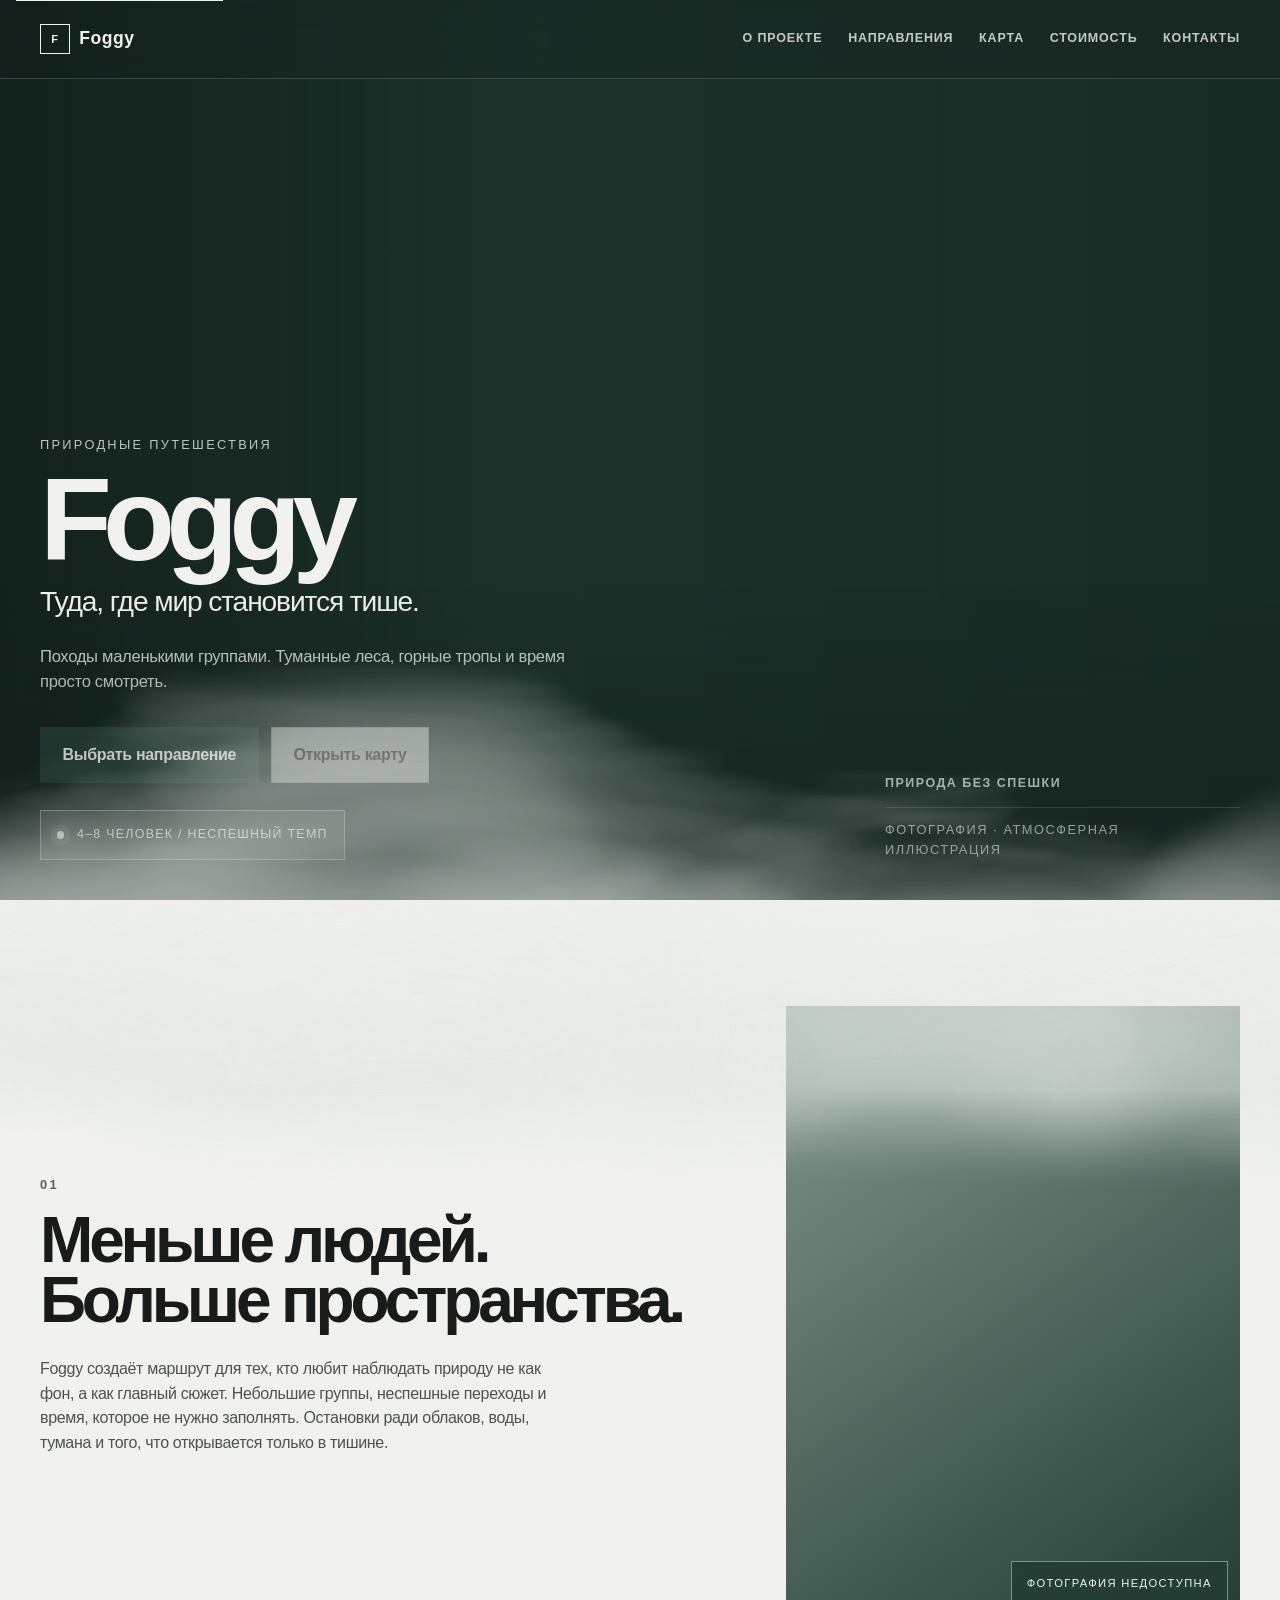
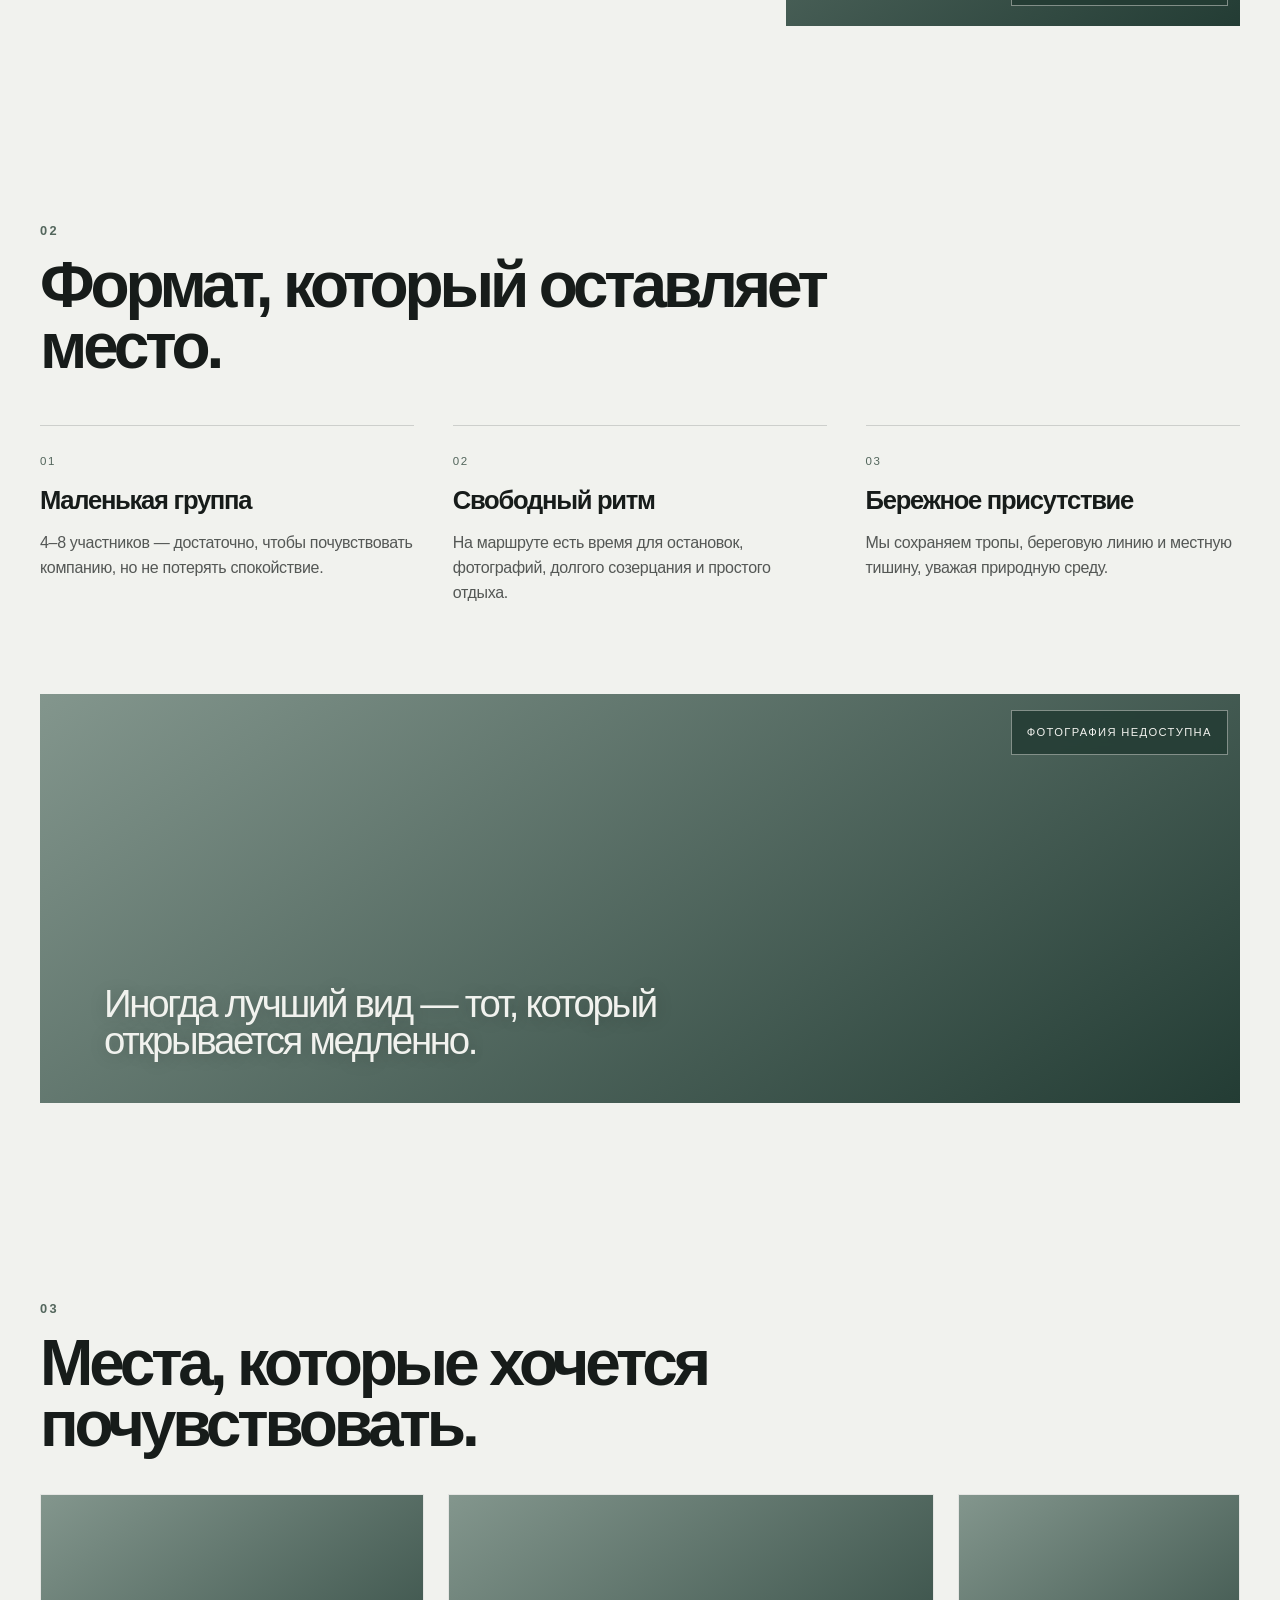
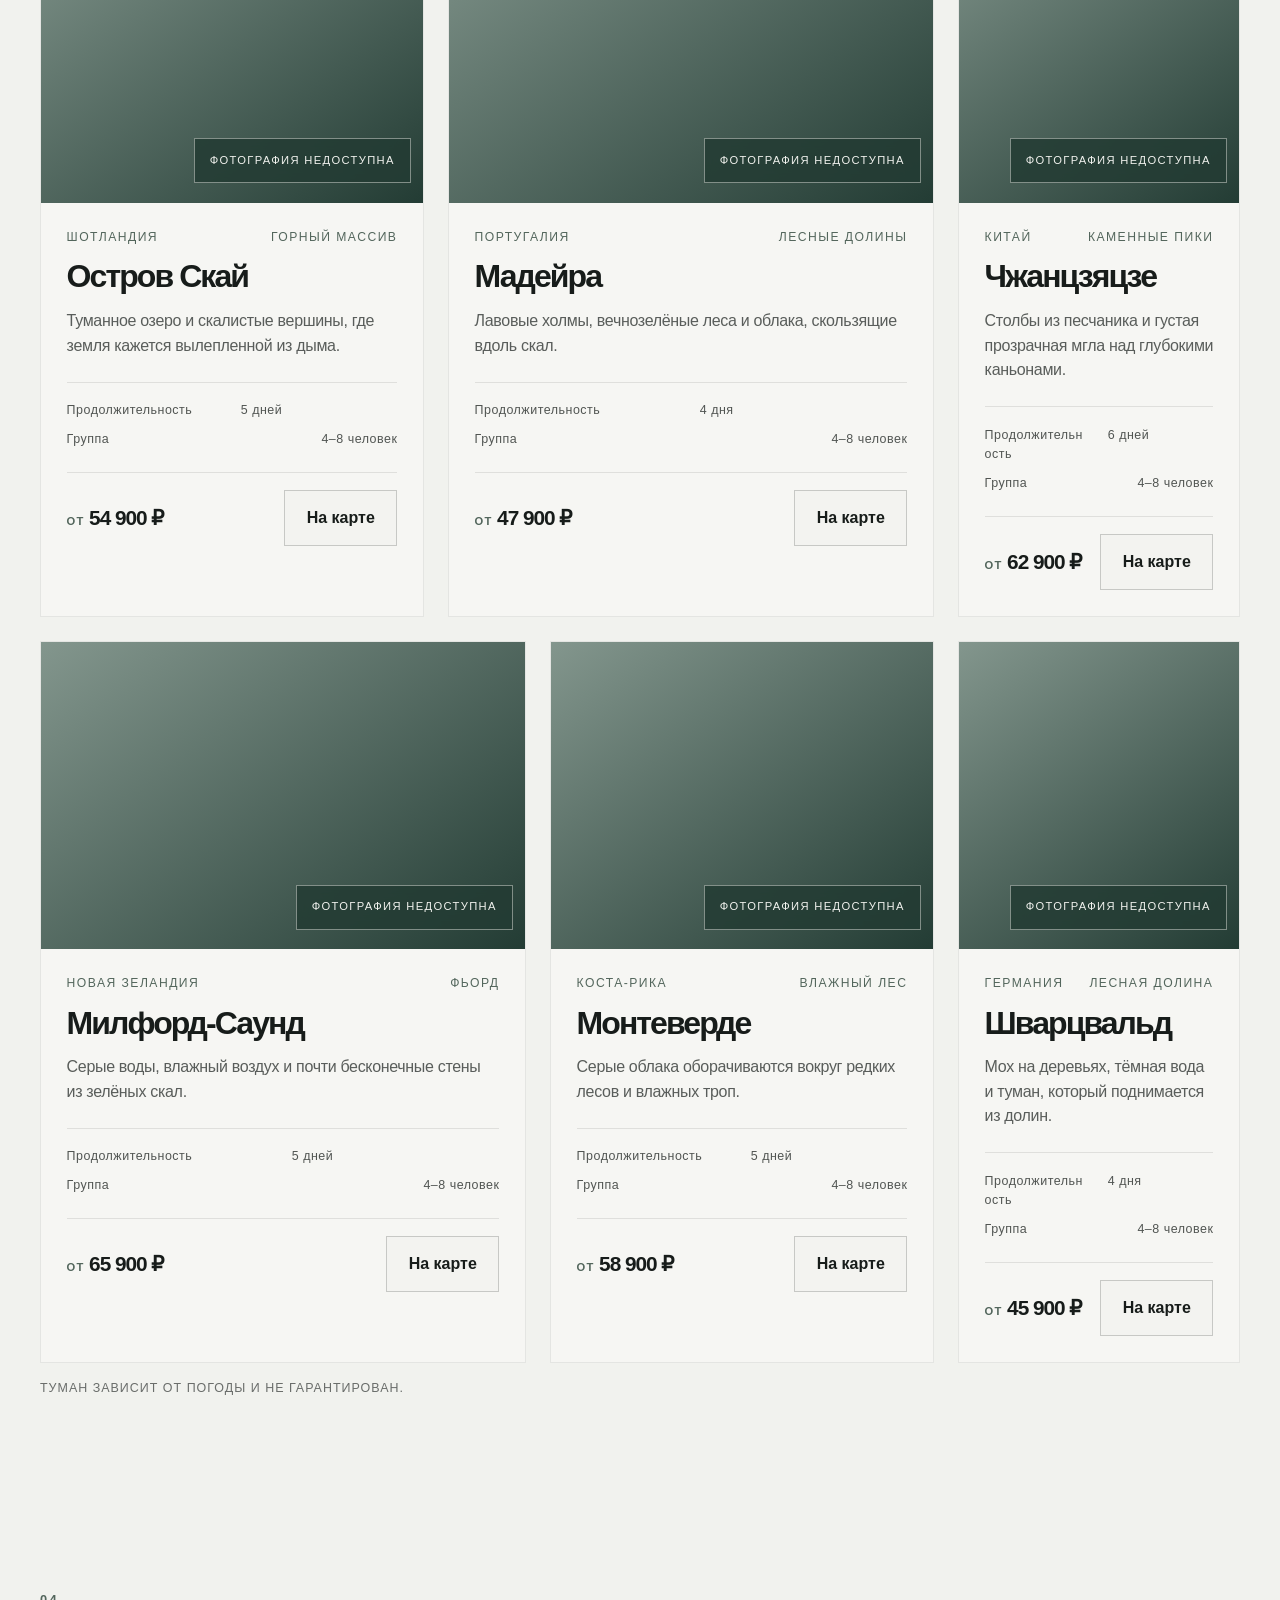
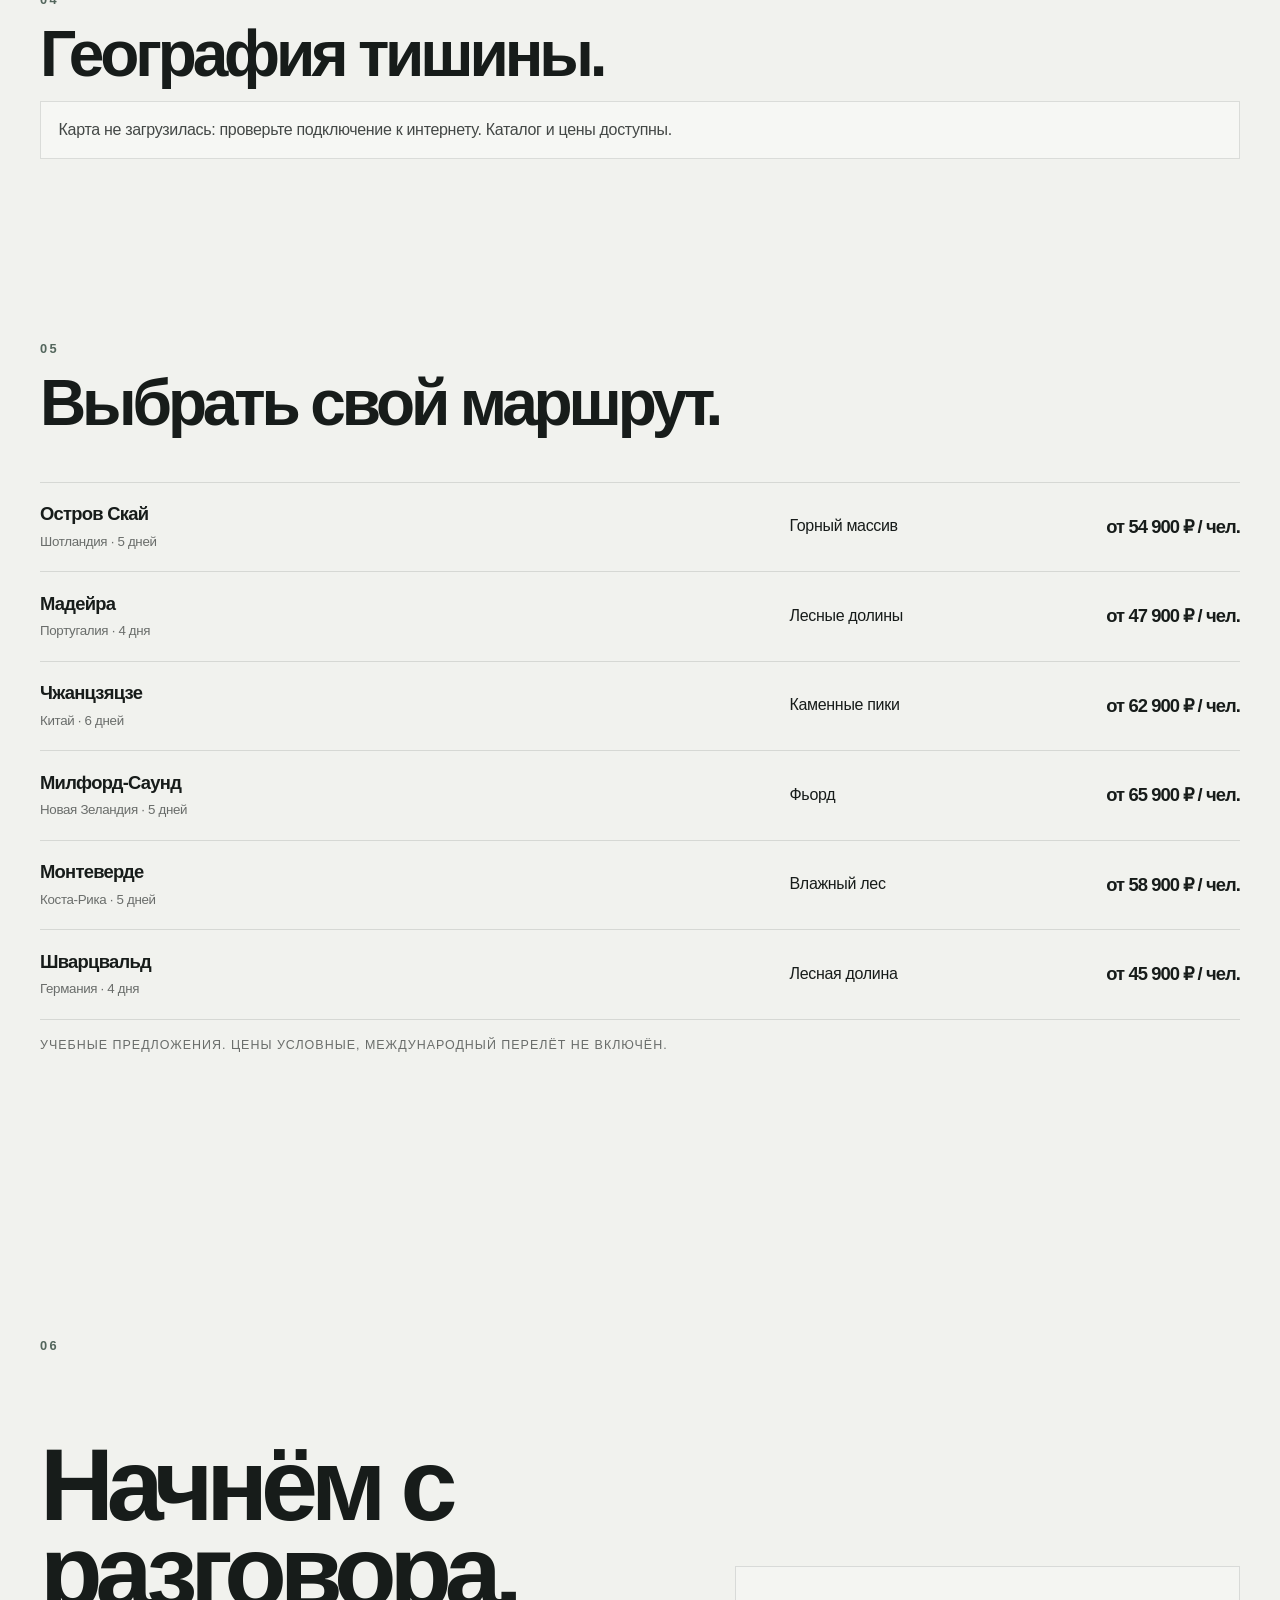
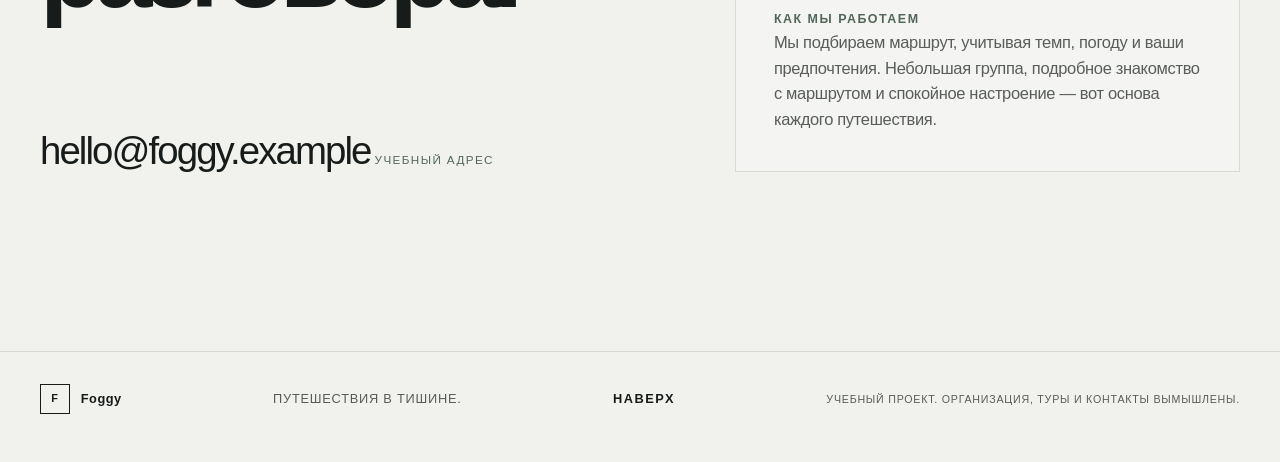
==== commit dd54c27d: "Adding fog, splitting into different HTML, JavaScript and CSS" ====
--- a/Codex/index.html
+++ b/Codex/index.html
@@ -5,945 +5,10 @@
   <meta name="viewport" content="width=device-width, initial-scale=1.0">
   <meta name="description" content="Foggy — небольшие путешествия по туманным лесам, горным долинам и спокойным природным маршрутам по всему миру.">
   <title>Foggy — путешествия там, где мир становится тише</title>
-  <link rel="preconnect" href="https://fonts.googleapis.com">
-  <link rel="preconnect" href="https://fonts.gstatic.com" crossorigin>
   <link rel="stylesheet" href="https://unpkg.com/leaflet@1.9.4/dist/leaflet.css" integrity="sha256-p4NxAoJBhIIN+hmNHrzRCf9tD/miZyoHS5obTRR9BMY=" crossorigin="">
-  <style>
-    :root {
-      --paper: #f1f2ee;
-      --ink: #171c1a;
-      --forest: #233c34;
-      --moss: #8d9b92;
-      --mist: #d5ddda;
-      --glass: rgba(241, 242, 238, 0.19);
-      --glass-border: rgba(255, 255, 255, 0.36);
-      --shadow: rgba(23, 28, 26, 0.12);
-      --max-width: 1440px;
-      --section-padding: clamp(4.5rem, 7vw, 8.5rem);
-      --content-width: min(100% - 2.5rem, 1200px);
-      --content-width-wide: min(100% - 2.5rem, 1320px);
-      --radius: 18px;
-      --header-height: 78px;
-      --transition: 260ms ease;
-    }
-
-    * { box-sizing: border-box; }
-
-    html {
-      scroll-behavior: smooth;
-      background: var(--paper);
-    }
-
-    body {
-      margin: 0;
-      color: var(--ink);
-      background: var(--paper);
-      font-family: Helvetica Neue, Arial, sans-serif;
-      font-size: 16px;
-      line-height: 1.55;
-      letter-spacing: -0.02em;
-      text-rendering: optimizeLegibility;
-    }
-
-    body.menu-open { overflow: hidden; }
-
-    img {
-      display: block;
-      max-width: 100%;
-    }
-
-    a { color: inherit; }
-
-    button, input, textarea { font: inherit; }
-
-    ::selection {
-      color: var(--paper);
-      background: var(--forest);
-    }
-
-    :focus-visible {
-      outline: 2px solid var(--ink);
-      outline-offset: 4px;
-    }
-
-    .sr-only {
-      position: absolute;
-      width: 1px;
-      height: 1px;
-      padding: 0;
-      margin: -1px;
-      overflow: hidden;
-      clip: rect(0, 0, 0, 0);
-      white-space: nowrap;
-      border: 0;
-    }
-
-    .container {
-      width: var(--content-width);
-      margin-inline: auto;
-    }
-
-    .container-wide {
-      width: var(--content-width-wide);
-      margin-inline: auto;
-    }
-
-    .section-kicker {
-      display: block;
-      margin-bottom: 0.9rem;
-      color: var(--moss);
-      font-size: clamp(0.7rem, 1vw, 0.8rem);
-      font-weight: 700;
-      letter-spacing: 0.18em;
-      text-transform: uppercase;
-    }
-
-    .section-title {
-      margin: 0;
-      max-width: 920px;
-      font-size: clamp(2.6rem, 5vw, 6.1rem);
-      line-height: 0.95;
-      letter-spacing: -0.065em;
-      font-weight: 600;
-    }
-
-    .eyebrow {
-      color: var(--moss);
-      font-size: 0.78rem;
-      font-weight: 700;
-      letter-spacing: 0.12em;
-      text-transform: uppercase;
-    }
-
-    .button,
-    .text-link {
-      display: inline-flex;
-      align-items: center;
-      justify-content: center;
-      min-height: 48px;
-      border: 1px solid transparent;
-      transition: background var(--transition), color var(--transition), border-color var(--transition), transform var(--transition);
-      cursor: pointer;
-      text-decoration: none;
-    }
-
-    .button {
-      padding: 0.9rem 1.35rem;
-      font-weight: 600;
-    }
-
-    .button.primary {
-      background: var(--forest);
-      color: var(--paper);
-    }
-
-    .button.primary:hover,
-    .button.primary:focus-visible {
-      background: #1b2d2a;
-    }
-
-    .button.secondary {
-      border-color: rgba(23, 28, 26, 0.2);
-      background: rgba(241, 242, 238, 0.52);
-      color: var(--ink);
-    }
-
-    .button.secondary:hover,
-    .button.secondary:focus-visible {
-      background: rgba(255, 255, 255, 0.68);
-    }
-
-    .button:active,
-    .text-link:active { transform: translateY(1px); }
-
-    .skip-link {
-      position: absolute;
-      top: -3rem;
-      left: 1rem;
-      z-index: 1000;
-      padding: 0.75rem 1rem;
-      background: var(--paper);
-      color: var(--ink);
-    }
-
-    .skip-link:focus { top: 1rem; }
-
-    .site-header {
-      position: fixed;
-      top: 0;
-      left: 0;
-      z-index: 100;
-      width: 100%;
-      border-bottom: 1px solid rgba(255, 255, 255, 0.16);
-      background: rgba(23, 28, 26, 0.16);
-      backdrop-filter: blur(14px);
-      -webkit-backdrop-filter: blur(14px);
-      transition: background var(--transition), border-color var(--transition), transform var(--transition);
-    }
-
-    .site-header.has-background {
-      background: rgba(241, 242, 238, 0.88);
-      border-color: rgba(23, 28, 26, 0.09);
-      backdrop-filter: blur(12px);
-      -webkit-backdrop-filter: blur(12px);
-    }
-
-    .site-header .container {
-      display: flex;
-      align-items: center;
-      justify-content: space-between;
-      height: var(--header-height);
-    }
-
-    .brand {
-      display: inline-flex;
-      align-items: center;
-      gap: 0.6rem;
-      color: var(--paper);
-      text-decoration: none;
-      font-size: 1.1rem;
-      font-weight: 700;
-      letter-spacing: 0.03em;
-    }
-
-    .has-background .brand { color: var(--ink); }
-
-    .brand-mark {
-      display: inline-grid;
-      place-items: center;
-      width: 1.85rem;
-      height: 1.85rem;
-      border: 1px solid currentColor;
-      font-size: 0.68rem;
-      line-height: 1;
-    }
-
-    .main-nav {
-      display: flex;
-      align-items: center;
-      gap: clamp(1rem, 2vw, 2.25rem);
-      color: var(--paper);
-      font-size: 0.78rem;
-      font-weight: 600;
-      letter-spacing: 0.07em;
-      text-transform: uppercase;
-    }
-
-    .has-background .main-nav { color: var(--ink); }
-
-    .main-nav a {
-      position: relative;
-      text-decoration: none;
-      opacity: 0.8;
-    }
-
-    .main-nav a::after {
-      position: absolute;
-      right: 0;
-      bottom: -0.45rem;
-      left: 0;
-      height: 1px;
-      background: currentColor;
-      transform: scaleX(0);
-      transform-origin: left;
-      transition: transform var(--transition);
-      content: "";
-    }
-
-    .main-nav a:hover::after,
-    .main-nav a:focus-visible::after,
-    .main-nav a.active::after { transform: scaleX(1); }
-
-    .nav-toggle {
-      display: none;
-      width: 2.9rem;
-      height: 2.9rem;
-      border: 1px solid rgba(255, 255, 255, 0.4);
-      background: rgba(255, 255, 255, 0.06);
-      color: var(--paper);
-      cursor: pointer;
-    }
-
-    .has-background .nav-toggle {
-      color: var(--ink);
-      border-color: rgba(23, 28, 26, 0.22);
-      background: rgba(255, 255, 255, 0.26);
-    }
-
-    .nav-toggle .bars,
-    .nav-toggle .bars::before,
-    .nav-toggle .bars::after {
-      position: relative;
-      display: block;
-      width: 1.2rem;
-      height: 1px;
-      margin-inline: auto;
-      background: currentColor;
-      transition: transform var(--transition), opacity var(--transition);
-      content: "";
-    }
-
-    .nav-toggle .bars::before { top: -0.42rem; }
-    .nav-toggle .bars::after { top: 0.42rem; }
-
-    .nav-toggle[aria-expanded="true"] .bars { background: transparent; }
-    .nav-toggle[aria-expanded="true"] .bars::before { top: 0; transform: rotate(45deg); }
-    .nav-toggle[aria-expanded="true"] .bars::after { top: -1px; transform: rotate(-45deg); }
-
-    .hero {
-      position: relative;
-      min-height: 100vh;
-      overflow: hidden;
-      background: var(--forest);
-      color: var(--paper);
-      isolation: isolate;
-    }
-
-    .hero-media {
-      position: absolute;
-      z-index: -2;
-      inset: -8% 0 0;
-      background-image: url("https://images.unsplash.com/photo-1506744038136-46273834b3fb?auto=format&fit=crop&w=1800&q=80");
-      background-size: cover;
-      background-position: center;
-      transform: scale(1.08) translate3d(0, var(--hero-shift, 0), 0);
-      transition: transform 0.12s linear;
-      will-change: transform;
-    }
-
-    .hero::before {
-      position: absolute;
-      z-index: -1;
-      inset: 0;
-      background: linear-gradient(90deg, rgba(8, 14, 12, 0.58) 0%, rgba(8, 14, 12, 0.26) 40%, rgba(8, 14, 12, 0.36) 100%);
-      content: "";
-    }
-
-    .hero::after {
-      position: absolute;
-      right: 0;
-      bottom: 0;
-      left: 0;
-      height: 35%;
-      background: linear-gradient(to top, rgba(18, 24, 22, 0.38), transparent);
-      content: "";
-    }
-
-    .hero-content {
-      display: grid;
-      align-content: end;
-      min-height: 100vh;
-      padding-block: clamp(7rem, 14vh, 10rem) 2.5rem;
-    }
-
-    .hero-grid {
-      display: grid;
-      grid-template-columns: minmax(0, 2.2fr) minmax(0, 1fr);
-      gap: clamp(2rem, 5vw, 6rem);
-      align-items: end;
-    }
-
-    .hero-copy {
-      max-width: 980px;
-    }
-
-    .hero-kicker {
-      display: block;
-      margin-bottom: 1.1rem;
-      font-size: clamp(0.7rem, 1vw, 0.8rem);
-      letter-spacing: 0.18em;
-      text-transform: uppercase;
-      color: rgba(241, 242, 238, 0.78);
-    }
-
-    .hero-title {
-      margin: 0;
-      font-size: clamp(4rem, 9.2vw, 11rem);
-      line-height: 0.8;
-      letter-spacing: -0.075em;
-      font-weight: 600;
-    }
-
-    .hero-tagline {
-      margin: 1.25rem 0 0;
-      max-width: 700px;
-      font-size: clamp(1.1rem, 2.2vw, 1.8rem);
-      line-height: 1.12;
-      letter-spacing: -0.04em;
-      font-weight: 500;
-    }
-
-    .hero-body {
-      margin: 1.6rem 0 0;
-      max-width: 35rem;
-      color: rgba(241, 242, 238, 0.82);
-      font-size: clamp(0.96rem, 1.3vw, 1.15rem);
-    }
-
-    .hero-actions {
-      display: flex;
-      flex-wrap: wrap;
-      gap: 0.75rem;
-      margin-top: 2rem;
-    }
-
-    .hero-note {
-      display: flex;
-      align-items: center;
-      gap: 0.8rem;
-      margin-top: 1.7rem;
-      padding: 0.9rem 1rem;
-      width: fit-content;
-      border: 1px solid var(--glass-border);
-      background: rgba(241, 242, 238, 0.12);
-      backdrop-filter: blur(14px);
-      -webkit-backdrop-filter: blur(14px);
-      color: var(--paper);
-      font-size: 0.78rem;
-      letter-spacing: 0.1em;
-      text-transform: uppercase;
-    }
-
-    .hero-note::before {
-      width: 0.45rem;
-      height: 0.45rem;
-      border-radius: 50%;
-      background: var(--mist);
-      box-shadow: 0 0 0 0.4rem rgba(213, 221, 218, 0.12);
-      content: "";
-    }
-
-    .hero-detail {
-      justify-self: end;
-      max-width: 400px;
-      color: rgba(241, 242, 238, 0.84);
-      font-size: 0.8rem;
-      letter-spacing: 0.12em;
-      text-transform: uppercase;
-    }
-
-    .hero-detail-line {
-      position: relative;
-      padding-top: 0.8rem;
-      margin-top: 0.8rem;
-      border-top: 1px solid rgba(255, 255, 255, 0.18);
-    }
-
-    section { scroll-margin-top: calc(var(--header-height) + 2rem); }
-
-    .intro,
-    .format,
-    .catalog,
-    .map-block,
-    .price,
-    .contacts {
-      padding-block: var(--section-padding);
-    }
-
-    .journal-grid {
-      display: grid;
-      grid-template-columns: minmax(0, 1.2fr) minmax(0, 0.8fr);
-      gap: clamp(2rem, 5vw, 5rem);
-      align-items: center;
-    }
-
-    .intro-copy {
-      max-width: 670px;
-    }
-
-    .intro-copy .section-title {
-      max-width: 760px;
-    }
-
-    .intro-text {
-      margin: 1.6rem 0 0;
-      max-width: 33rem;
-      color: rgba(23, 28, 26, 0.75);
-      font-size: clamp(1rem, 1.2vw, 1.15rem);
-    }
-
-    .intro-media {
-      position: relative;
-      min-height: 620px;
-      overflow: hidden;
-      background: var(--mist);
-    }
-
-    .intro-media img,
-    .photo-panel img,
-    .destination-image img {
-      width: 100%;
-      height: 100%;
-      object-fit: cover;
-      transition: transform 700ms ease;
-    }
-
-    .intro-media img {
-      position: absolute;
-      inset: 0;
-    }
-
-    .intro-media:hover img,
-    .photo-panel:hover img,
-    .destination-image:hover img { transform: scale(1.025); }
-
-    .intro-caption {
-      position: absolute;
-      right: 1.2rem;
-      bottom: 1.2rem;
-      padding: 0.8rem 0.95rem;
-      border: 1px solid rgba(241, 242, 238, 0.45);
-      background: rgba(23, 28, 26, 0.32);
-      color: var(--paper);
-      font-size: 0.7rem;
-      letter-spacing: 0.12em;
-      text-transform: uppercase;
-      backdrop-filter: blur(8px);
-      -webkit-backdrop-filter: blur(8px);
-    }
-
-    .format-grid {
-      display: grid;
-      grid-template-columns: repeat(3, minmax(0, 1fr));
-      gap: clamp(1.5rem, 3vw, 2.5rem);
-      margin-top: 3rem;
-    }
-
-    .feature {
-      position: relative;
-      padding-top: 1.7rem;
-      border-top: 1px solid rgba(23, 28, 26, 0.16);
-    }
-
-    .feature-number {
-      display: block;
-      margin-bottom: 1.1rem;
-      color: var(--moss);
-      font-size: 0.72rem;
-      letter-spacing: 0.14em;
-      text-transform: uppercase;
-    }
-
-    .feature h3 {
-      margin: 0;
-      font-size: clamp(1.55rem, 2vw, 2.2rem);
-      letter-spacing: -0.05em;
-      line-height: 1;
-    }
-
-    .feature p {
-      margin: 1.1rem 0 0;
-      color: rgba(23, 28, 26, 0.72);
-    }
-
-    .photo-panel {
-      position: relative;
-      overflow: hidden;
-      height: clamp(20rem, 32vw, 34rem);
-      margin-top: 5.5rem;
-      background: var(--mist);
-    }
-
-    .photo-panel .quote {
-      position: absolute;
-      left: clamp(1.2rem, 5vw, 5rem);
-      bottom: clamp(1.2rem, 4vw, 2.8rem);
-      max-width: 42rem;
-      color: var(--paper);
-      font-size: clamp(1.4rem, 3vw, 3.5rem);
-      line-height: 0.94;
-      letter-spacing: -0.06em;
-      font-weight: 500;
-      text-shadow: 0 2px 18px rgba(0, 0, 0, 0.2);
-    }
-
-    .catalog-header {
-      display: flex;
-      align-items: end;
-      justify-content: space-between;
-      gap: 2rem;
-      margin-bottom: 2.5rem;
-    }
-
-    .catalog-grid {
-      display: grid;
-      grid-template-columns: repeat(12, minmax(0, 1fr));
-      gap: 1.5rem;
-    }
-
-    .destination {
-      grid-column: span 4;
-      background: rgba(255, 255, 255, 0.3);
-      border: 1px solid rgba(23, 28, 26, 0.08);
-    }
-
-    .destination:nth-child(2n) { grid-column: span 5; }
-    .destination:nth-child(3n) { grid-column: span 3; }
-
-    .destination-image {
-      position: relative;
-      height: clamp(18rem, 24vw, 28rem);
-      overflow: hidden;
-      background: var(--mist);
-    }
-
-    .destination-body {
-      padding: clamp(1.2rem, 2vw, 1.7rem);
-    }
-
-    .destination-meta {
-      display: flex;
-      align-items: center;
-      justify-content: space-between;
-      gap: 1rem;
-      margin-bottom: 0.9rem;
-      color: var(--moss);
-      font-size: 0.76rem;
-      letter-spacing: 0.12em;
-      text-transform: uppercase;
-    }
-
-    .destination h3 {
-      margin: 0;
-      font-size: clamp(1.7rem, 2.5vw, 2.4rem);
-      line-height: 0.98;
-      letter-spacing: -0.06em;
-    }
-
-    .destination p {
-      margin: 1rem 0 0;
-      color: rgba(23, 28, 26, 0.7);
-    }
-
-    .destination-details {
-      display: grid;
-      grid-template-columns: repeat(2, minmax(0, 1fr));
-      gap: 0.6rem 1.1rem;
-      padding-top: 1.15rem;
-      margin-top: 1.45rem;
-      border-top: 1px solid rgba(23, 28, 26, 0.1);
-      color: rgba(23, 28, 26, 0.74);
-      font-size: 0.78rem;
-      letter-spacing: 0.04em;
-    }
-
-    .destination-details span:last-child { text-align: right; }
-
-    .destination-footer {
-      display: flex;
-      align-items: center;
-      justify-content: space-between;
-      gap: 1rem;
-      margin-top: 1.4rem;
-      padding-top: 1.1rem;
-      border-top: 1px solid rgba(23, 28, 26, 0.1);
-    }
-
-    .destination-price {
-      font-size: 1.3rem;
-      letter-spacing: -0.05em;
-      font-weight: 600;
-    }
-
-    .destination-price small {
-      color: var(--moss);
-      font-size: 0.7rem;
-      letter-spacing: 0.1em;
-      text-transform: uppercase;
-    }
-
-    .map-layout {
-      position: relative;
-      overflow: hidden;
-      padding: 1rem;
-      border: 1px solid rgba(23, 28, 26, 0.12);
-      background: rgba(255, 255, 255, 0.18);
-    }
-
-    #map-canvas {
-      position: relative;
-      z-index: 0;
-      isolation: isolate;
-      overflow: hidden;
-      width: 100%;
-      height: clamp(24rem, 50vw, 42rem);
-      min-height: 22rem;
-      background: var(--mist);
-    }
-
-    .leaflet-container {
-      background: #dfe9e4;
-      font: inherit;
-    }
-
-    .leaflet-control-zoom {
-      border: 1px solid rgba(23, 28, 26, 0.15) !important;
-      border-radius: 0 !important;
-      box-shadow: none !important;
-    }
-
-    .leaflet-control-zoom a {
-      color: var(--ink) !important;
-      background: rgba(241, 242, 238, 0.9) !important;
-    }
-
-    .leaflet-popup-content-wrapper,
-    .leaflet-popup-tip {
-      border-radius: 0;
-      color: var(--ink);
-      box-shadow: 0 18px 38px rgba(23, 28, 26, 0.12);
-    }
-
-    .leaflet-popup.is-constrained .leaflet-popup-tip-container { display: none; }
-
-    .map-popup {
-      min-width: 200px;
-      padding: 0.2rem 0.1rem 0.1rem;
-    }
-
-    .map-popup h3 {
-      margin: 0;
-      font-size: 1.1rem;
-      letter-spacing: -0.04em;
-    }
-
-    .map-popup p { margin: 0.35rem 0 0; color: rgba(23, 28, 26, 0.75); }
-
-    .map-status {
-      display: none;
-      margin-top: 1rem;
-      padding: 1rem 1.1rem;
-      border: 1px solid rgba(23, 28, 26, 0.12);
-      background: rgba(255, 255, 255, 0.34);
-      color: rgba(23, 28, 26, 0.8);
-    }
-
-    .map-status.is-visible { display: block; }
-
-    .price-list {
-      margin: 3rem 0 0;
-      border-top: 1px solid rgba(23, 28, 26, 0.12);
-    }
-
-    .price-row {
-      display: grid;
-      grid-template-columns: minmax(0, 1.3fr) minmax(110px, 0.45fr) minmax(120px, 0.32fr);
-      gap: 1rem;
-      align-items: center;
-      padding: 1.1rem 0;
-      border-bottom: 1px solid rgba(23, 28, 26, 0.12);
-    }
-
-    .price-row strong {
-      display: block;
-      font-size: 1.15rem;
-      letter-spacing: -0.04em;
-    }
-
-    .price-row small,
-    .price-note {
-      color: rgba(23, 28, 26, 0.62);
-    }
-
-    .price-row span,
-    .price-row strong,
-    .price-row em { font-style: normal; }
-
-    .price-row em {
-      justify-self: end;
-      font-size: 1.15rem;
-      letter-spacing: -0.05em;
-      font-weight: 600;
-    }
-
-    .price-note {
-      margin-top: 1rem;
-      font-size: 0.78rem;
-      letter-spacing: 0.08em;
-      text-transform: uppercase;
-    }
-
-    .contacts-wrap {
-      display: grid;
-      grid-template-columns: minmax(0, 1.1fr) minmax(0, 0.9fr);
-      gap: clamp(2rem, 6vw, 6rem);
-      align-items: end;
-      padding-block: var(--section-padding);
-    }
-
-    .contacts-title {
-      font-size: clamp(3.2rem, 8vw, 8rem);
-      line-height: 0.85;
-      letter-spacing: -0.07em;
-      font-weight: 600;
-    }
-
-    .contact-email {
-      display: inline-block;
-      margin-top: 2rem;
-      font-size: clamp(1.3rem, 3vw, 3rem);
-      line-height: 1;
-      letter-spacing: -0.05em;
-      text-decoration: none;
-    }
-
-    .contact-note {
-      display: inline-block;
-      margin-top: 0.9rem;
-      color: var(--moss);
-      font-size: 0.73rem;
-      letter-spacing: 0.12em;
-      text-transform: uppercase;
-    }
-
-    .contact-card {
-      padding: clamp(1.5rem, 3vw, 2.4rem);
-      border: 1px solid rgba(23, 28, 26, 0.12);
-      background: rgba(255, 255, 255, 0.2);
-    }
-
-    .contact-card .eyebrow {
-      margin-bottom: 0.8rem;
-    }
-
-    .contact-card p {
-      margin: 0;
-      color: rgba(23, 28, 26, 0.7);
-      font-size: 1.03rem;
-    }
-
-    .site-footer {
-      padding: 2rem 0 3rem;
-      border-top: 1px solid rgba(23, 28, 26, 0.12);
-      color: rgba(23, 28, 26, 0.7);
-      font-size: 0.8rem;
-      letter-spacing: 0.06em;
-      text-transform: uppercase;
-    }
-
-    .site-footer .container {
-      display: flex;
-      align-items: center;
-      justify-content: space-between;
-      gap: 1.5rem;
-    }
-
-    .footer-brand {
-      display: inline-flex;
-      align-items: center;
-      gap: 0.7rem;
-      color: var(--ink);
-      text-decoration: none;
-      font-weight: 700;
-      letter-spacing: 0.04em;
-      text-transform: none;
-    }
-
-    .footer-note { display: block; }
-
-    .footer-top {
-      color: var(--ink);
-      text-decoration: none;
-      font-weight: 700;
-      letter-spacing: 0.12em;
-    }
-
-    @media (max-width: 980px) {
-      .main-nav {
-        position: fixed;
-        top: var(--header-height);
-        right: 1rem;
-        left: 1rem;
-        display: grid;
-        gap: 1.2rem;
-        padding: 1.5rem;
-        border: 1px solid rgba(255, 255, 255, 0.24);
-        background: rgba(23, 28, 26, 0.89);
-        backdrop-filter: blur(18px);
-        -webkit-backdrop-filter: blur(18px);
-        opacity: 0;
-        pointer-events: none;
-        transform: translateY(-0.5rem);
-        transition: opacity var(--transition), transform var(--transition);
-      }
-
-      .main-nav.is-open {
-        opacity: 1;
-        pointer-events: auto;
-        transform: translateY(0);
-      }
-
-      .nav-toggle { display: inline-grid; place-items: center; }
-
-      .hero-grid { grid-template-columns: 1fr; }
-      .hero-detail { justify-self: start; }
-
-      .journal-grid,
-      .contacts-wrap { grid-template-columns: 1fr; }
-
-      .destination { grid-column: span 6; }
-      .destination:nth-child(2n),
-      .destination:nth-child(3n) { grid-column: span 6; }
-    }
-
-    @media (max-width: 720px) {
-      :root {
-        --section-padding: 4.5rem;
-        --header-height: 70px;
-        --content-width: min(100% - 1.35rem, 1200px);
-      }
-
-      .site-header .container { height: var(--header-height); }
-      .brand { font-size: 1rem; }
-
-      .hero-note { letter-spacing: 0.06em; }
-      .hero-detail { font-size: 0.68rem; }
-
-      .catalog-grid { grid-template-columns: 1fr; }
-      .destination,
-      .destination:nth-child(2n),
-      .destination:nth-child(3n) { grid-column: auto; }
-
-      .destination-image { height: 23rem; }
-      .destination-details { grid-template-columns: 1fr; }
-      .destination-details span:last-child { text-align: left; }
-      .destination-footer { align-items: flex-end; }
-
-      .price-row {
-        grid-template-columns: 1fr;
-        gap: 0.35rem;
-        padding: 1.35rem 0;
-      }
-      .price-row em { justify-self: start; }
-
-      .site-footer .container {
-        flex-direction: column;
-        align-items: flex-start;
-      }
-    }
-
-    @media (max-width: 430px) {
-      .hero-content { padding-block: 6.5rem 1.5rem; }
-      .hero-title { font-size: clamp(3.2rem, 23vw, 4.75rem); }
-      .hero-tagline { font-size: 1.15rem; }
-      .hero-actions { flex-direction: column; align-items: stretch; }
-      .hero-actions .button { width: 100%; }
-      .intro-media { min-height: 420px; }
-      .photo-panel { height: 19rem; }
-      .photo-panel .quote { font-size: 1.8rem; }
-      .contacts-title { font-size: 2.9rem; }
-    }
-
-    @media (prefers-reduced-motion: reduce) {
-      html { scroll-behavior: auto; }
-      *, *::before, *::after {
-        animation-duration: 0.01ms !important;
-        animation-iteration-count: 1 !important;
-        transition-duration: 0.01ms !important;
-      }
-      .hero-media { transform: none !important; }
-    }
-  </style>
+  <link rel="stylesheet" href="./styles.css">
+  <script defer src="https://unpkg.com/leaflet@1.9.4/dist/leaflet.js" integrity="sha256-20nQCchB9co0qIjJZRGuk2/Z9VM+kNiyxNV1lvTlZBo=" crossorigin=""></script>
+  <script defer src="./script.js"></script>
 </head>
 <body>
   <a class="skip-link" href="#main">Перейти к содержимому</a>
@@ -955,6 +20,10 @@
         <span>Foggy</span>
       </a>
 
+      <button class="nav-toggle" type="button" aria-expanded="false" aria-controls="main-nav" aria-label="Меню">
+        <span class="bars" aria-hidden="true"></span>
+      </button>
+
       <nav class="main-nav" aria-label="Основная навигация" id="main-nav">
         <a href="#about">О проекте</a>
         <a href="#catalog">Направления</a>
@@ -962,14 +31,10 @@
         <a href="#price">Стоимость</a>
         <a href="#contacts">Контакты</a>
       </nav>
-
-      <button class="nav-toggle" type="button" aria-expanded="false" aria-controls="main-nav" aria-label="Открыть меню">
-        <span class="bars" aria-hidden="true"></span>
-      </button>
     </div>
   </header>
 
-  <main id="main">
+  <main id="main" tabindex="-1">
     <section class="hero" id="top" aria-labelledby="hero-title">
       <div class="hero-media" aria-hidden="true"></div>
       <div class="container hero-content">
@@ -988,12 +53,22 @@
 
           <div class="hero-detail">
             <span class="eyebrow">Природа без спешки</span>
-            <div class="hero-detail-line">Маленькие группы · реальные места · атмосферные маршруты</div>
+            <div class="hero-detail-line">Фотография · атмосферная иллюстрация</div>
           </div>
         </div>
       </div>
     </section>
 
+    <div class="fog" aria-hidden="true">
+      <svg class="fog-filter" width="0" height="0" focusable="false">
+        <defs>
+          <filter id="fog-current" x="-6%" y="-8%" width="112%" height="116%" color-interpolation-filters="sRGB">
+            <feTurbulence type="fractalNoise" baseFrequency=".005 .012" numOctaves="2" seed="23" result="current"/>
+            <feDisplacementMap in="SourceGraphic" in2="current" scale="44" xChannelSelector="R" yChannelSelector="G"/>
+          </filter>
+        </defs>
+      </svg>
+      <div class="fog-window"><i class="cloud"></i><i class="cloud"></i><i class="cloud"></i></div></div>
     <section class="intro" id="about" aria-labelledby="about-title">
       <div class="container journal-grid">
         <div class="intro-copy">
@@ -1003,8 +78,8 @@
         </div>
 
         <figure class="intro-media">
-          <img src="https://images.unsplash.com/photo-1501785888041-af3ef285b470?auto=format&fit=crop&w=1200&q=80" alt="Горный склон, покрытый туманом и густым лесом" loading="lazy">
-          <figcaption class="intro-caption">Долина · утро</figcaption>
+          <img src="https://images.unsplash.com/photo-1501785888041-af3ef285b470?auto=format&fit=crop&w=1200&q=80" alt="Горное озеро" loading="lazy">
+          <figcaption class="intro-caption">Атмосферная иллюстрация</figcaption>
         </figure>
       </div>
     </section>
@@ -1034,8 +109,9 @@
           </article>
         </div>
 
-        <figure class="photo-panel" aria-label="Панорамный вид гор и облаков">
-          <img src="https://images.unsplash.com/photo-1441974231531-c6227db76b6e?auto=format&fit=crop&w=1800&q=80" alt="Густой туманный лес среди высоких гор" loading="lazy">
+        <figure class="photo-panel">
+          <img src="https://images.unsplash.com/photo-1441974231531-c6227db76b6e?auto=format&fit=crop&w=1800&q=80" alt="Свет между деревьями" loading="lazy">
+          <span class="intro-caption">Атмосферная иллюстрация</span>
           <figcaption class="quote">Иногда лучший вид — тот, который открывается медленно.</figcaption>
         </figure>
       </div>
@@ -1050,7 +126,7 @@
           </div>
         </div>
 
-        <div class="catalog-grid" id="destination-grid" aria-live="polite"></div>
+        <div class="catalog-grid" id="destination-grid"></div>
         <p class="price-note">Туман зависит от погоды и не гарантирован.</p>
       </div>
     </section>
@@ -1060,9 +136,11 @@
         <span class="section-kicker">04</span>
         <h2 class="section-title" id="map-title">География тишины.</h2>
         <div class="map-layout">
+          <button type="button" class="button secondary" id="overview">Все направления</button>
+          <button type="button" class="button secondary" id="touch" aria-pressed="false" hidden>Перемещение карты</button>
           <div id="map-canvas" role="region" aria-label="Интерактивная карта направлений Foggy"></div>
         </div>
-        <div class="map-status" id="map-status" role="status" aria-live="polite"></div>
+        <div class="map-status" id="map-status" role="status"></div>
       </div>
     </section>
 
@@ -1070,7 +148,7 @@
       <div class="container">
         <span class="section-kicker">05</span>
         <h2 class="section-title" id="price-title">Выбрать свой маршрут.</h2>
-        <div class="price-list" id="price-list" aria-live="polite"></div>
+        <div class="price-list" id="price-list"></div>
         <p class="price-note">Учебные предложения. Цены условные, международный перелёт не включён.</p>
       </div>
     </section>
@@ -1104,332 +182,5 @@
     </div>
   </footer>
 
-  <script src="https://unpkg.com/leaflet@1.9.4/dist/leaflet.js" integrity="sha256-20nQCchB9co0qIjJZRGuk2/Z9VM+kNiyxNV1lvTlZBo=" crossorigin=""></script>
-  <script>
-    // Данные направлений используются каталогом, картой и прайсом.
-    const destinations = [
-      {
-        id: "skye",
-        name: "Остров Скай",
-        country: "Шотландия",
-        description: "Туманное озеро и скалистые вершины, где земля кажется вылепленной из дыма.",
-        type: "Горный массив",
-        duration: "5 дней",
-        group: "4–8 человек",
-        price: 54900,
-        image: "https://images.unsplash.com/photo-1519681393784-d120267933ba?auto=format&fit=crop&w=1200&q=80",
-        coords: [57.2, -6.2]
-      },
-      {
-        id: "madeira",
-        name: "Мадейра",
-        country: "Португалия",
-        description: "Лавовые холмы, вечнозелёные леса и облака, скользящие вдоль скал.",
-        type: "Лесные долины",
-        duration: "4 дня",
-        group: "4–8 человек",
-        price: 47900,
-        image: "https://images.unsplash.com/photo-1500530855697-b586d89ba3ee?auto=format&fit=crop&w=1200&q=80",
-        coords: [32.6667, -16.9]
-      },
-      {
-        id: "zhangjiajie",
-        name: "Чжанцзяцзе",
-        country: "Китай",
-        description: "Столбы из песчаника и густая прозрачная мгла над глубокими каньонами.",
-        type: "Каменные пики",
-        duration: "6 дней",
-        group: "4–8 человек",
-        price: 62900,
-        image: "https://images.unsplash.com/photo-1473448912268-2022ce9509d8?auto=format&fit=crop&w=1200&q=80",
-        coords: [29.125, 110.478]
-      },
-      {
-        id: "milford-sound",
-        name: "Милфорд-Саунд",
-        country: "Новая Зеландия",
-        description: "Серые воды, влажный воздух и почти бесконечные стены из зелёных скал.",
-        type: "Фьорд",
-        duration: "5 дней",
-        group: "4–8 человек",
-        price: 65900,
-        image: "https://images.unsplash.com/photo-1501594907352-04cda38ebc29?auto=format&fit=crop&w=1200&q=80",
-        coords: [-44.6, 167.9]
-      },
-      {
-        id: "monteverde",
-        name: "Монтеверде",
-        country: "Коста-Рика",
-        description: "Серые облака оборачиваются вокруг редких лесов и влажных троп.",
-        type: "Влажный лес",
-        duration: "5 дней",
-        group: "4–8 человек",
-        price: 58900,
-        image: "https://images.unsplash.com/photo-1501436513145-30f24e19fcc5?auto=format&fit=crop&w=1200&q=80",
-        coords: [10.3, -84.8]
-      },
-      {
-        id: "black-forest",
-        name: "Шварцвальд",
-        country: "Германия",
-        description: "Мох на деревьях, тёмная вода и туман, который поднимается из долин.",
-        type: "Лесная долина",
-        duration: "4 дня",
-        group: "4–8 человек",
-        price: 45900,
-        image: "https://images.unsplash.com/photo-1501854140801-50d01698950b?auto=format&fit=crop&w=1200&q=80",
-        coords: [47.8, 8.2]
-      }
-    ];
-
-    function formatPrice(value) {
-      return new Intl.NumberFormat("ru-RU", { style: "currency", currency: "RUB", maximumFractionDigits: 0 }).format(value);
-    }
-
-    function destinationCard(destination) {
-      return `
-        <article class="destination" id="destination-${destination.id}">
-          <div class="destination-image">
-            <img src="${destination.image}" alt="${destination.name} в ${destination.country}" loading="lazy">
-          </div>
-          <div class="destination-body">
-            <div class="destination-meta">
-              <span>${destination.country}</span>
-              <span>${destination.type}</span>
-            </div>
-            <h3>${destination.name}</h3>
-            <p>${destination.description}</p>
-            <div class="destination-details">
-              <span>Продолжительность</span>
-              <span>${destination.duration}</span>
-              <span>Группа</span>
-              <span>${destination.group}</span>
-            </div>
-            <div class="destination-footer">
-              <div class="destination-price"><small>От</small> ${formatPrice(destination.price)}</div>
-              <button class="button secondary map-button" type="button" data-destination-id="${destination.id}">На карте</button>
-            </div>
-          </div>
-        </article>
-      `;
-    }
-
-    function renderCatalog() {
-      const grid = document.querySelector("#destination-grid");
-      grid.innerHTML = destinations.map(destinationCard).join("");
-    }
-
-    function renderPrice() {
-      const list = document.querySelector("#price-list");
-      list.innerHTML = destinations.map(destination => `
-        <div class="price-row">
-          <div>
-            <strong>${destination.name}</strong>
-            <small>${destination.country} · ${destination.duration}</small>
-          </div>
-          <span>${destination.type}</span>
-          <em>от ${formatPrice(destination.price)} / чел.</em>
-        </div>
-      `).join("");
-    }
-
-    const medialMap = document.querySelector("#map-canvas");
-    const mapStatus = document.querySelector("#map-status");
-    let map;
-    let mapReady = false;
-    const mapMarkers = [];
-
-    function mapError(message) {
-      mapStatus.textContent = message;
-      mapStatus.classList.add("is-visible");
-    }
-
-    function keepMapPopupInFrame(popup) {
-      if (!popup || !popup.isOpen()) return;
-
-      L.setOptions(popup, { offset: L.point(0, 7) });
-      popup.update();
-      const element = popup.getElement();
-      const frame = medialMap.getBoundingClientRect();
-      const card = element.getBoundingClientRect();
-      const x = Math.max(frame.left + 12 - card.left, Math.min(0, frame.right - 12 - card.right));
-      const y = Math.max(frame.top + 12 - card.top, Math.min(0, frame.bottom - 12 - card.bottom));
-
-      element.classList.toggle("is-constrained", x !== 0 || y !== 0);
-      L.setOptions(popup, { offset: L.point(x, 7 + y) });
-      popup.update();
-    }
-
-    function initMap() {
-      if (!window.L || !medialMap) return;
-
-      const bounds = destinations.reduce((result, destination) => {
-        result.push(destination.coords);
-        return result;
-      }, []);
-
-      map = L.map(medialMap, {
-        dragging: false,
-        scrollWheelZoom: false,
-        doubleClickZoom: false,
-        boxZoom: false,
-        touchZoom: false,
-        keyboard: false,
-        zoomControl: false,
-        attributionControl: true,
-        zoomSnap: 0.25
-      }).fitBounds(bounds, { padding: [50, 50], animate: false });
-
-      L.tileLayer("https://{s}.tile.openstreetmap.org/{z}/{x}/{y}.png", {
-        attribution: '&copy; <a href="https://www.openstreetmap.org/copyright">OpenStreetMap</a> contributors',
-        maxZoom: 18,
-        noWrap: true
-      }).addTo(map);
-
-      map.on("popupopen", event => keepMapPopupInFrame(event.popup));
-
-      destinations.forEach((destination) => {
-        const marker = L.marker(destination.coords, { autoPanOnFocus: false }).addTo(map);
-        const popupContent = `
-          <article class="map-popup">
-            <h3>${destination.name}</h3>
-            <p>${destination.country}</p>
-            <p>${destination.duration} · ${destination.type}</p>
-            <p>от ${formatPrice(destination.price)} / чел.</p>
-          </article>
-        `;
-        marker.bindPopup(popupContent, { autoPan: false });
-        marker.destinationId = destination.id;
-        mapMarkers.push(marker);
-      });
-
-      mapReady = true;
-
-      const mapResizeObserver = new ResizeObserver(() => {
-        map.invalidateSize({ pan: false });
-        map.fitBounds(bounds, { padding: [50, 50], animate: false });
-        const openMarker = mapMarkers.find(marker => marker.isPopupOpen());
-        if (openMarker) keepMapPopupInFrame(openMarker.getPopup());
-      });
-      mapResizeObserver.observe(medialMap);
-    }
-
-    function openDestinationOnMap(destinationId) {
-      const destination = destinations.find(item => item.id === destinationId);
-      if (!destination || !mapReady || !map) {
-        mapError("Карта временно недоступна. Вы можете продолжить выбор маршрута в каталоге.");
-        return;
-      }
-      const marker = mapMarkers.find(item => item.destinationId === destinationId);
-      if (marker) {
-        marker.openPopup();
-      }
-      document.querySelector("#map").scrollIntoView({ behavior: "smooth", block: "start" });
-    }
-
-    function bindMapButtons() {
-      document.querySelectorAll(".map-button").forEach(button => {
-        button.addEventListener("click", () => openDestinationOnMap(button.dataset.destinationId));
-      });
-    }
-
-    function initHeader() {
-      const header = document.querySelector("#site-header");
-      const nav = document.querySelector("#main-nav");
-      const toggle = document.querySelector(".nav-toggle");
-      const navLinks = nav.querySelectorAll("a");
-
-      function setHeaderState() {
-        const isPastHero = window.scrollY >= window.innerHeight * 0.5;
-        header.classList.toggle("has-background", isPastHero);
-      }
-
-      function closeMenu() {
-        nav.classList.remove("is-open");
-        toggle.setAttribute("aria-expanded", "false");
-        document.body.classList.remove("menu-open");
-      }
-
-      setHeaderState();
-      window.addEventListener("scroll", setHeaderState, { passive: true });
-
-      toggle.addEventListener("click", () => {
-        const isOpen = nav.classList.contains("is-open");
-        nav.classList.toggle("is-open", !isOpen);
-        toggle.setAttribute("aria-expanded", String(!isOpen));
-        document.body.classList.toggle("menu-open", !isOpen);
-      });
-
-      navLinks.forEach(link => {
-        link.addEventListener("click", () => {
-          closeMenu();
-          const targetId = link.getAttribute("href");
-          if (!targetId || !targetId.startsWith("#")) return;
-          const target = document.querySelector(targetId);
-          if (target) {
-            const offset = window.innerWidth < 981 ? 70 : 90;
-            const top = target.getBoundingClientRect().top + window.scrollY - offset;
-            window.scrollTo({ top, behavior: "smooth" });
-          }
-        });
-      });
-
-      document.addEventListener("keydown", (event) => {
-        if (event.key === "Escape" && nav.classList.contains("is-open")) closeMenu();
-      });
-    }
-
-    function initParallax() {
-      const media = document.querySelector(".hero-media");
-      if (!media || window.matchMedia("(prefers-reduced-motion: reduce)").matches || window.innerWidth < 600) return;
-
-      let frameId = null;
-      let lastScroll = 0;
-
-      function updateParallax() {
-        const maxShift = 60;
-        const progress = Math.min(Math.max(window.scrollY / (window.innerHeight * 1.2), 0), 1);
-        const shift = progress * maxShift;
-        media.style.setProperty("--hero-shift", `${shift}px`);
-        frameId = null;
-      }
-
-      function requestUpdate() {
-        if (frameId) return;
-        frameId = requestAnimationFrame(updateParallax);
-      }
-
-      window.addEventListener("scroll", requestUpdate, { passive: true });
-      updateParallax();
-    }
-
-    function initSmoothLinks() {
-      document.querySelectorAll('a[href^="#"]').forEach(link => {
-        const target = document.querySelector(link.getAttribute("href"));
-        if (!target) return;
-        link.addEventListener("click", event => {
-          event.preventDefault();
-          const offset = 90;
-          const top = target.getBoundingClientRect().top + window.scrollY - offset;
-          window.scrollTo({ top, behavior: "smooth" });
-        });
-      });
-    }
-
-    document.addEventListener("DOMContentLoaded", () => {
-      renderCatalog();
-      renderPrice();
-      bindMapButtons();
-      initHeader();
-      initParallax();
-      initSmoothLinks();
-
-      if (window.L) {
-        initMap();
-      } else {
-        mapError("Карта не загрузилась: проверьте подключение к интернету. Каталог и цены доступны.");
-      }
-    });
-  </script>
 </body>
 </html>
--- a/Codex/styles.css
+++ b/Codex/styles.css
@@ -0,0 +1,984 @@
+:root {
+  --paper: #f1f2ee;
+  --ink: #171c1a;
+  --forest: #233c34;
+  --moss: #53665c;
+  --mist: #d5ddda;
+  --glass: rgba(241, 242, 238, 0.19);
+  --glass-border: rgba(255, 255, 255, 0.36);
+  --shadow: rgba(23, 28, 26, 0.12);
+  --max-width: 1440px;
+  --section-padding: clamp(4.5rem, 7vw, 8.5rem);
+  --content-width: min(100% - 2.5rem, 1200px);
+  --content-width-wide: min(100% - 2.5rem, 1320px);
+  --radius: 18px;
+  --header-height: 78px;
+  --transition: 260ms ease;
+}
+
+* { box-sizing: border-box; }
+
+html {
+  scroll-behavior: smooth;
+  background: var(--paper);
+}
+
+body {
+  margin: 0;
+  color: var(--ink);
+  background: var(--paper);
+  font-family: Helvetica Neue, Arial, sans-serif;
+  font-size: 16px;
+  line-height: 1.55;
+  letter-spacing: -0.02em;
+  text-rendering: optimizeLegibility;
+}
+
+body.menu-open { overflow: hidden; }
+
+img {
+  display: block;
+  max-width: 100%;
+}
+
+a { color: inherit; }
+
+button, input, textarea { font: inherit; }
+
+::selection {
+  color: var(--paper);
+  background: var(--forest);
+}
+
+:focus-visible {
+  outline: 2px solid var(--ink);
+  outline-offset: 4px;
+}
+
+.sr-only {
+  position: absolute;
+  width: 1px;
+  height: 1px;
+  padding: 0;
+  margin: -1px;
+  overflow: hidden;
+  clip: rect(0, 0, 0, 0);
+  white-space: nowrap;
+  border: 0;
+}
+
+.container {
+  width: var(--content-width);
+  margin-inline: auto;
+}
+
+.container-wide {
+  width: var(--content-width-wide);
+  margin-inline: auto;
+}
+
+.section-kicker {
+  display: block;
+  margin-bottom: 0.9rem;
+  color: var(--moss);
+  font-size: clamp(0.7rem, 1vw, 0.8rem);
+  font-weight: 700;
+  letter-spacing: 0.18em;
+  text-transform: uppercase;
+}
+
+.section-title {
+  margin: 0;
+  max-width: 920px;
+  font-size: clamp(2.6rem, 5vw, 6.1rem);
+  line-height: 0.95;
+  letter-spacing: -0.065em;
+  font-weight: 600;
+}
+
+.eyebrow {
+  color: var(--moss);
+  font-size: 0.78rem;
+  font-weight: 700;
+  letter-spacing: 0.12em;
+  text-transform: uppercase;
+}
+
+.button,
+.text-link {
+  display: inline-flex;
+  align-items: center;
+  justify-content: center;
+  min-height: 48px;
+  border: 1px solid transparent;
+  transition: background var(--transition), color var(--transition), border-color var(--transition), transform var(--transition);
+  cursor: pointer;
+  text-decoration: none;
+}
+
+.button {
+  padding: 0.9rem 1.35rem;
+  font-weight: 600;
+}
+
+.button.primary {
+  background: var(--forest);
+  color: var(--paper);
+}
+
+.button.primary:hover,
+.button.primary:focus-visible {
+  background: #1b2d2a;
+}
+
+.button.secondary {
+  border-color: rgba(23, 28, 26, 0.2);
+  background: rgba(241, 242, 238, 0.52);
+  color: var(--ink);
+}
+
+.button.secondary:hover,
+.button.secondary:focus-visible {
+  background: rgba(255, 255, 255, 0.68);
+}
+
+.button:active,
+.text-link:active { transform: translateY(1px); }
+
+.skip-link {
+  position: absolute;
+  top: -3rem;
+  left: 1rem;
+  z-index: 1000;
+  padding: 0.75rem 1rem;
+  background: var(--paper);
+  color: var(--ink);
+}
+
+.skip-link:focus { top: 1rem; }
+
+.site-header {
+  position: fixed;
+  top: 0;
+  left: 0;
+  z-index: 100;
+  width: 100%;
+  border-bottom: 1px solid rgba(255, 255, 255, 0.16);
+  background: rgba(23, 28, 26, 0.16);
+  backdrop-filter: blur(14px);
+  -webkit-backdrop-filter: blur(14px);
+  transition: background var(--transition), border-color var(--transition), transform var(--transition);
+}
+
+.site-header.has-background {
+  background: rgba(241, 242, 238, 0.88);
+  border-color: rgba(23, 28, 26, 0.09);
+  backdrop-filter: blur(12px);
+  -webkit-backdrop-filter: blur(12px);
+}
+
+.site-header .container {
+  display: flex;
+  align-items: center;
+  justify-content: space-between;
+  height: var(--header-height);
+}
+
+.brand {
+  display: inline-flex;
+  align-items: center;
+  gap: 0.6rem;
+  color: var(--paper);
+  text-decoration: none;
+  font-size: 1.1rem;
+  font-weight: 700;
+  letter-spacing: 0.03em;
+}
+
+.has-background .brand { color: var(--ink); }
+
+.brand-mark {
+  display: inline-grid;
+  place-items: center;
+  width: 1.85rem;
+  height: 1.85rem;
+  border: 1px solid currentColor;
+  font-size: 0.68rem;
+  line-height: 1;
+}
+
+.main-nav {
+  display: flex;
+  align-items: center;
+  gap: clamp(1rem, 2vw, 2.25rem);
+  color: var(--paper);
+  font-size: 0.78rem;
+  font-weight: 600;
+  letter-spacing: 0.07em;
+  text-transform: uppercase;
+}
+
+.has-background .main-nav { color: var(--ink); }
+
+.main-nav a {
+  position: relative;
+  text-decoration: none;
+  opacity: 0.8;
+}
+
+.main-nav a::after {
+  position: absolute;
+  right: 0;
+  bottom: -0.45rem;
+  left: 0;
+  height: 1px;
+  background: currentColor;
+  transform: scaleX(0);
+  transform-origin: left;
+  transition: transform var(--transition);
+  content: "";
+}
+
+.main-nav a:hover::after,
+.main-nav a:focus-visible::after,
+.main-nav a.active::after { transform: scaleX(1); }
+
+.nav-toggle {
+  display: none;
+  width: 2.9rem;
+  height: 2.9rem;
+  border: 1px solid rgba(255, 255, 255, 0.4);
+  background: rgba(255, 255, 255, 0.06);
+  color: var(--paper);
+  cursor: pointer;
+}
+
+.has-background .nav-toggle {
+  color: var(--ink);
+  border-color: rgba(23, 28, 26, 0.22);
+  background: rgba(255, 255, 255, 0.26);
+}
+
+.nav-toggle .bars,
+.nav-toggle .bars::before,
+.nav-toggle .bars::after {
+  position: relative;
+  display: block;
+  width: 1.2rem;
+  height: 1px;
+  margin-inline: auto;
+  background: currentColor;
+  transition: transform var(--transition), opacity var(--transition);
+  content: "";
+}
+
+.nav-toggle .bars::before { top: -0.42rem; }
+.nav-toggle .bars::after { top: 0.42rem; }
+
+.nav-toggle[aria-expanded="true"] .bars { background: transparent; }
+.nav-toggle[aria-expanded="true"] .bars::before { top: 0; transform: rotate(45deg); }
+.nav-toggle[aria-expanded="true"] .bars::after { top: -1px; transform: rotate(-45deg); }
+
+.hero {
+  position: relative;
+  min-height: 100vh;
+  overflow: hidden;
+  background: var(--forest);
+  color: var(--paper);
+  isolation: isolate;
+}
+
+.hero-media {
+  position: absolute;
+  z-index: -2;
+  inset: -8% 0 0;
+  background-image: url("https://images.unsplash.com/photo-1506744038136-46273834b3fb?auto=format&fit=crop&w=1800&q=80");
+  background-size: cover;
+  background-position: center;
+  transform: scale(1.08) translate3d(0, var(--hero-shift, 0), 0);
+  transition: transform 0.12s linear;
+  will-change: transform;
+}
+
+.hero::before {
+  position: absolute;
+  z-index: -1;
+  inset: 0;
+  background: linear-gradient(90deg, rgba(8, 14, 12, 0.58) 0%, rgba(8, 14, 12, 0.26) 40%, rgba(8, 14, 12, 0.36) 100%);
+  content: "";
+}
+
+.hero::after {
+  position: absolute;
+  right: 0;
+  bottom: 0;
+  left: 0;
+  height: 35%;
+  background: linear-gradient(to top, rgba(18, 24, 22, 0.38), transparent);
+  content: "";
+}
+
+.hero-content {
+  display: grid;
+  align-content: end;
+  min-height: 100vh;
+  padding-block: clamp(7rem, 14vh, 10rem) 2.5rem;
+}
+
+.hero-grid {
+  display: grid;
+  grid-template-columns: minmax(0, 2.2fr) minmax(0, 1fr);
+  gap: clamp(2rem, 5vw, 6rem);
+  align-items: end;
+}
+
+.hero-copy {
+  max-width: 980px;
+}
+
+.hero-kicker {
+  display: block;
+  margin-bottom: 1.1rem;
+  font-size: clamp(0.7rem, 1vw, 0.8rem);
+  letter-spacing: 0.18em;
+  text-transform: uppercase;
+  color: rgba(241, 242, 238, 0.78);
+}
+
+.hero-title {
+  margin: 0;
+  font-size: clamp(4rem, 9.2vw, 11rem);
+  line-height: 0.8;
+  letter-spacing: -0.075em;
+  font-weight: 600;
+}
+
+.hero-tagline {
+  margin: 1.25rem 0 0;
+  max-width: 700px;
+  font-size: clamp(1.1rem, 2.2vw, 1.8rem);
+  line-height: 1.12;
+  letter-spacing: -0.04em;
+  font-weight: 500;
+}
+
+.hero-body {
+  margin: 1.6rem 0 0;
+  max-width: 35rem;
+  color: rgba(241, 242, 238, 0.82);
+  font-size: clamp(0.96rem, 1.3vw, 1.15rem);
+}
+
+.hero-actions {
+  display: flex;
+  flex-wrap: wrap;
+  gap: 0.75rem;
+  margin-top: 2rem;
+}
+
+.hero-note {
+  display: flex;
+  align-items: center;
+  gap: 0.8rem;
+  margin-top: 1.7rem;
+  padding: 0.9rem 1rem;
+  width: fit-content;
+  border: 1px solid var(--glass-border);
+  background: rgba(241, 242, 238, 0.12);
+  backdrop-filter: blur(14px);
+  -webkit-backdrop-filter: blur(14px);
+  color: var(--paper);
+  font-size: 0.78rem;
+  letter-spacing: 0.1em;
+  text-transform: uppercase;
+}
+
+.hero-note::before {
+  width: 0.45rem;
+  height: 0.45rem;
+  border-radius: 50%;
+  background: var(--mist);
+  box-shadow: 0 0 0 0.4rem rgba(213, 221, 218, 0.12);
+  content: "";
+}
+
+.hero-detail {
+  justify-self: end;
+  max-width: 400px;
+  color: rgba(241, 242, 238, 0.84);
+  font-size: 0.8rem;
+  letter-spacing: 0.12em;
+  text-transform: uppercase;
+}
+
+.hero-detail-line {
+  position: relative;
+  padding-top: 0.8rem;
+  margin-top: 0.8rem;
+  border-top: 1px solid rgba(255, 255, 255, 0.18);
+}
+
+html { scroll-padding-top: calc(var(--header-height) + 2rem); }
+
+.intro,
+.format,
+.catalog,
+.map-block,
+.price,
+.contacts {
+  padding-block: var(--section-padding);
+}
+
+.journal-grid {
+  display: grid;
+  grid-template-columns: minmax(0, 1.2fr) minmax(0, 0.8fr);
+  gap: clamp(2rem, 5vw, 5rem);
+  align-items: center;
+}
+
+.intro-copy {
+  max-width: 670px;
+}
+
+.intro-copy .section-title {
+  max-width: 760px;
+}
+
+.intro-text {
+  margin: 1.6rem 0 0;
+  max-width: 33rem;
+  color: rgba(23, 28, 26, 0.75);
+  font-size: clamp(1rem, 1.2vw, 1.15rem);
+}
+
+.intro-media {
+  position: relative;
+  min-height: 620px;
+  overflow: hidden;
+  background: var(--mist);
+}
+
+.intro-media img,
+.photo-panel img,
+.destination-image img {
+  width: 100%;
+  height: 100%;
+  object-fit: cover;
+  transition: transform 700ms ease;
+}
+
+.intro-media img {
+  position: absolute;
+  inset: 0;
+}
+
+.intro-media:hover img,
+.photo-panel:hover img,
+.destination-image:hover img { transform: scale(1.025); }
+
+.intro-caption {
+  position: absolute;
+  right: 1.2rem;
+  bottom: 1.2rem;
+  padding: 0.8rem 0.95rem;
+  border: 1px solid rgba(241, 242, 238, 0.45);
+  background: rgba(23, 28, 26, 0.32);
+  color: var(--paper);
+  font-size: 0.7rem;
+  letter-spacing: 0.12em;
+  text-transform: uppercase;
+  backdrop-filter: blur(8px);
+  -webkit-backdrop-filter: blur(8px);
+}
+
+.format-grid {
+  display: grid;
+  grid-template-columns: repeat(3, minmax(0, 1fr));
+  gap: clamp(1.5rem, 3vw, 2.5rem);
+  margin-top: 3rem;
+}
+
+.feature {
+  position: relative;
+  padding-top: 1.7rem;
+  border-top: 1px solid rgba(23, 28, 26, 0.16);
+}
+
+.feature-number {
+  display: block;
+  margin-bottom: 1.1rem;
+  color: var(--moss);
+  font-size: 0.72rem;
+  letter-spacing: 0.14em;
+  text-transform: uppercase;
+}
+
+.feature h3 {
+  margin: 0;
+  font-size: clamp(1.55rem, 2vw, 2.2rem);
+  letter-spacing: -0.05em;
+  line-height: 1;
+}
+
+.feature p {
+  margin: 1.1rem 0 0;
+  color: rgba(23, 28, 26, 0.72);
+}
+
+.photo-panel {
+  position: relative;
+  overflow: hidden;
+  height: clamp(20rem, 32vw, 34rem);
+  margin-top: 5.5rem;
+  background: var(--mist);
+}
+
+.photo-panel .quote {
+  position: absolute;
+  left: clamp(1.2rem, 5vw, 5rem);
+  bottom: clamp(1.2rem, 4vw, 2.8rem);
+  max-width: 42rem;
+  color: var(--paper);
+  font-size: clamp(1.4rem, 3vw, 3.5rem);
+  line-height: 0.94;
+  letter-spacing: -0.06em;
+  font-weight: 500;
+  text-shadow: 0 2px 18px rgba(0, 0, 0, 0.2);
+}
+
+.catalog-header {
+  display: flex;
+  align-items: end;
+  justify-content: space-between;
+  gap: 2rem;
+  margin-bottom: 2.5rem;
+}
+
+.catalog-grid {
+  display: grid;
+  grid-template-columns: repeat(12, minmax(0, 1fr));
+  gap: 1.5rem;
+}
+
+.destination {
+  grid-column: span 4;
+  background: rgba(255, 255, 255, 0.3);
+  border: 1px solid rgba(23, 28, 26, 0.08);
+}
+
+.destination:nth-child(2n) { grid-column: span 5; }
+.destination:nth-child(3n) { grid-column: span 3; }
+
+.destination-image {
+  position: relative;
+  height: clamp(18rem, 24vw, 28rem);
+  overflow: hidden;
+  background: var(--mist);
+}
+
+.destination-body {
+  padding: clamp(1.2rem, 2vw, 1.7rem);
+}
+
+.destination-meta {
+  display: flex;
+  align-items: center;
+  justify-content: space-between;
+  gap: 1rem;
+  margin-bottom: 0.9rem;
+  color: var(--moss);
+  font-size: 0.76rem;
+  letter-spacing: 0.12em;
+  text-transform: uppercase;
+}
+
+.destination h3 {
+  margin: 0;
+  font-size: clamp(1.7rem, 2.5vw, 2.4rem);
+  line-height: 0.98;
+  letter-spacing: -0.06em;
+}
+
+.destination p {
+  margin: 1rem 0 0;
+  color: rgba(23, 28, 26, 0.7);
+}
+
+.destination-details {
+  display: grid;
+  grid-template-columns: repeat(2, minmax(0, 1fr));
+  gap: 0.6rem 1.1rem;
+  padding-top: 1.15rem;
+  margin-top: 1.45rem;
+  border-top: 1px solid rgba(23, 28, 26, 0.1);
+  color: rgba(23, 28, 26, 0.74);
+  font-size: 0.78rem;
+  letter-spacing: 0.04em;
+}
+
+.destination-details span:last-child { text-align: right; }
+
+.destination-footer {
+  display: flex;
+  align-items: center;
+  justify-content: space-between;
+  gap: 1rem;
+  margin-top: 1.4rem;
+  padding-top: 1.1rem;
+  border-top: 1px solid rgba(23, 28, 26, 0.1);
+}
+
+.destination-price {
+  font-size: 1.3rem;
+  letter-spacing: -0.05em;
+  font-weight: 600;
+}
+
+.destination-price small {
+  color: var(--moss);
+  font-size: 0.7rem;
+  letter-spacing: 0.1em;
+  text-transform: uppercase;
+}
+
+.map-layout {
+  position: relative;
+  overflow: hidden;
+  padding: 1rem;
+  border: 1px solid rgba(23, 28, 26, 0.12);
+  background: rgba(255, 255, 255, 0.18);
+}
+
+#map-canvas {
+  position: relative;
+  z-index: 0;
+  isolation: isolate;
+  overflow: hidden;
+  width: 100%;
+  height: clamp(24rem, 50vw, 42rem);
+  min-height: 22rem;
+  background: var(--mist);
+}
+
+.leaflet-container {
+  background: #dfe9e4;
+  font: inherit;
+}
+
+.leaflet-control-zoom {
+  border: 1px solid rgba(23, 28, 26, 0.15) !important;
+  border-radius: 0 !important;
+  box-shadow: none !important;
+}
+
+.leaflet-control-zoom a {
+  color: var(--ink) !important;
+  background: rgba(241, 242, 238, 0.9) !important;
+}
+
+.leaflet-popup-content-wrapper,
+.leaflet-popup-tip {
+  border-radius: 0;
+  color: var(--ink);
+  box-shadow: 0 18px 38px rgba(23, 28, 26, 0.12);
+}
+
+.leaflet-popup.is-constrained .leaflet-popup-tip-container { display: none; }
+
+.map-popup {
+  min-width: 200px;
+  padding: 0.2rem 0.1rem 0.1rem;
+}
+
+.map-popup h3 {
+  margin: 0;
+  font-size: 1.1rem;
+  letter-spacing: -0.04em;
+}
+
+.map-popup p { margin: 0.35rem 0 0; color: rgba(23, 28, 26, 0.75); }
+
+.map-status {
+  display: none;
+  margin-top: 1rem;
+  padding: 1rem 1.1rem;
+  border: 1px solid rgba(23, 28, 26, 0.12);
+  background: rgba(255, 255, 255, 0.34);
+  color: rgba(23, 28, 26, 0.8);
+}
+
+.map-status.is-visible { display: block; }
+
+.price-list {
+  margin: 3rem 0 0;
+  border-top: 1px solid rgba(23, 28, 26, 0.12);
+}
+
+.price-row {
+  display: grid;
+  grid-template-columns: minmax(0, 1.3fr) minmax(110px, 0.45fr) minmax(120px, 0.32fr);
+  gap: 1rem;
+  align-items: center;
+  padding: 1.1rem 0;
+  border-bottom: 1px solid rgba(23, 28, 26, 0.12);
+}
+
+.price-row strong {
+  display: block;
+  font-size: 1.15rem;
+  letter-spacing: -0.04em;
+}
+
+.price-row small,
+.price-note {
+  color: rgba(23, 28, 26, 0.62);
+}
+
+.price-row span,
+.price-row strong,
+.price-row em { font-style: normal; }
+
+.price-row em {
+  justify-self: end;
+  font-size: 1.15rem;
+  letter-spacing: -0.05em;
+  font-weight: 600;
+}
+
+.price-note {
+  margin-top: 1rem;
+  font-size: 0.78rem;
+  letter-spacing: 0.08em;
+  text-transform: uppercase;
+}
+
+.contacts-wrap {
+  display: grid;
+  grid-template-columns: minmax(0, 1.1fr) minmax(0, 0.9fr);
+  gap: clamp(2rem, 6vw, 6rem);
+  align-items: end;
+  padding-block: var(--section-padding);
+}
+
+.contacts-title {
+  font-size: clamp(3.2rem, 8vw, 8rem);
+  line-height: 0.85;
+  letter-spacing: -0.07em;
+  font-weight: 600;
+}
+
+.contact-email {
+  display: inline-block;
+  margin-top: 2rem;
+  font-size: clamp(1.3rem, 3vw, 3rem);
+  line-height: 1;
+  letter-spacing: -0.05em;
+  text-decoration: none;
+}
+
+.contact-note {
+  display: inline-block;
+  margin-top: 0.9rem;
+  color: var(--moss);
+  font-size: 0.73rem;
+  letter-spacing: 0.12em;
+  text-transform: uppercase;
+}
+
+.contact-card {
+  padding: clamp(1.5rem, 3vw, 2.4rem);
+  border: 1px solid rgba(23, 28, 26, 0.12);
+  background: rgba(255, 255, 255, 0.2);
+}
+
+.contact-card .eyebrow {
+  margin-bottom: 0.8rem;
+}
+
+.contact-card p {
+  margin: 0;
+  color: rgba(23, 28, 26, 0.7);
+  font-size: 1.03rem;
+}
+
+.site-footer {
+  padding: 2rem 0 3rem;
+  border-top: 1px solid rgba(23, 28, 26, 0.12);
+  color: rgba(23, 28, 26, 0.7);
+  font-size: 0.8rem;
+  letter-spacing: 0.06em;
+  text-transform: uppercase;
+}
+
+.site-footer .container {
+  display: flex;
+  align-items: center;
+  justify-content: space-between;
+  gap: 1.5rem;
+}
+
+.footer-brand {
+  display: inline-flex;
+  align-items: center;
+  gap: 0.7rem;
+  color: var(--ink);
+  text-decoration: none;
+  font-weight: 700;
+  letter-spacing: 0.04em;
+  text-transform: none;
+}
+
+.footer-note { display: block; }
+
+.footer-top {
+  color: var(--ink);
+  text-decoration: none;
+  font-weight: 700;
+  letter-spacing: 0.12em;
+}
+
+@media (max-width: 980px) {
+  .main-nav {
+    position: fixed;
+    top: var(--header-height);
+    right: 1rem;
+    left: 1rem;
+    display: grid;
+    gap: 1.2rem;
+    padding: 1.5rem;
+    border: 1px solid rgba(255, 255, 255, 0.24);
+    background: rgba(23, 28, 26, 0.89);
+    backdrop-filter: blur(18px);
+    -webkit-backdrop-filter: blur(18px);
+    opacity: 0;
+    pointer-events: none;
+    transform: translateY(-0.5rem);
+    transition: opacity var(--transition), transform var(--transition);
+  }
+
+  .main-nav.is-open {
+    opacity: 1;
+    pointer-events: auto;
+    transform: translateY(0);
+  }
+
+  .nav-toggle { display: inline-grid; place-items: center; }
+
+  .hero-grid { grid-template-columns: 1fr; }
+  .hero-detail { justify-self: start; }
+
+  .journal-grid,
+  .contacts-wrap { grid-template-columns: 1fr; }
+
+  .destination { grid-column: span 6; }
+  .destination:nth-child(2n),
+  .destination:nth-child(3n) { grid-column: span 6; }
+}
+
+@media (max-width: 720px) {
+  :root {
+    --section-padding: 4.5rem;
+    --header-height: 70px;
+    --content-width: min(100% - 1.35rem, 1200px);
+  }
+
+  .site-header .container { height: var(--header-height); }
+  .brand { font-size: 1rem; }
+
+  .hero-note { letter-spacing: 0.06em; }
+  .hero-detail { font-size: 0.68rem; }
+
+  .catalog-grid { grid-template-columns: 1fr; }
+  .destination,
+  .destination:nth-child(2n),
+  .destination:nth-child(3n) { grid-column: auto; }
+
+  .destination-image { height: 23rem; }
+  .destination-details { grid-template-columns: 1fr; }
+  .destination-details span:last-child { text-align: left; }
+  .destination-footer { align-items: flex-end; }
+
+  .price-row {
+    grid-template-columns: 1fr;
+    gap: 0.35rem;
+    padding: 1.35rem 0;
+  }
+  .price-row em { justify-self: start; }
+
+  .site-footer .container {
+    flex-direction: column;
+    align-items: flex-start;
+  }
+}
+
+@media (max-width: 430px) {
+  .hero-content { padding-block: 6.5rem 1.5rem; }
+  .hero-title { font-size: clamp(3.2rem, 23vw, 4.75rem); }
+  .hero-tagline { font-size: 1.15rem; }
+  .hero-actions { flex-direction: column; align-items: stretch; }
+  .hero-actions .button { width: 100%; }
+  .intro-media { min-height: 420px; }
+  .photo-panel { height: 19rem; }
+  .photo-panel .quote { font-size: 1.8rem; }
+  .contacts-title { font-size: 2.9rem; }
+}
+
+@media (prefers-reduced-motion: reduce) {
+  html { scroll-behavior: auto; }
+  *, *::before, *::after {
+    animation-duration: 0.01ms !important;
+    animation-iteration-count: 1 !important;
+    transition-duration: 0.01ms !important;
+  }
+  .hero-media { transform: none !important; }
+}
+[hidden] { display:none !important }
+.hero::after { pointer-events:none }
+.hero .eyebrow { color:var(--mist) }
+figure { margin-inline:0 }
+.destination-meta,.destination-footer { flex-wrap:wrap }
+.destination,.section-title,.contacts-title { overflow-wrap:anywhere }
+.intro-caption { background:#233c34dc; max-width:90%; right:.75rem }
+.photo-panel .intro-caption { top:1rem; bottom:auto }
+.intro-media,.photo-panel,.destination-image { background:linear-gradient(145deg,#83968d,#233c34) }
+.map-popup { min-width:0 }
+.map-layout button { margin-bottom:.6rem }
+.fog { position:relative; height:0; pointer-events:none; z-index:1 }
+.fog-window {
+  position: absolute;
+  inset: -36vh 0 auto;
+  height: 68vh;
+  overflow: hidden;
+  mask-image: linear-gradient(transparent, black 14% 84%, transparent);
+}
+.fog-filter { position: absolute; }
+.cloud { position: absolute; inset: 9% -16% -4%; opacity: .42; }
+.cloud::before {
+  content: "";
+  position: absolute;
+  inset: 0;
+  background: var(--cloud-texture, url("./fog-bank.png")) center / cover no-repeat;
+}
+.cloud:nth-child(2) { inset: 18% -20% -8%; --cloud-texture: url("./fog-veil.png"); }
+.cloud:nth-child(3) { inset: 20% -30% -16%; --cloud-texture: url("./fog-wisps.png"); }
+@media (prefers-reduced-motion: no-preference) {
+  /* The texture drifts through a stationary displacement field on its parent. */
+  .fog.in-view .cloud:nth-child(2) { filter: url("#fog-current"); }
+  .cloud::before { animation: fog-drift 24s ease-in-out infinite alternate; }
+  .cloud:nth-child(2)::before { animation-duration: 17s; animation-delay: -9s; }
+  .cloud:nth-child(3)::before { animation-duration: 14s; animation-delay: -4s; }
+}
+.fog:not(.in-view) .cloud::before { animation-play-state: paused; }
+@keyframes fog-drift {
+  from { transform: translate3d(-8%, 3%, 0) scale(.98); }
+  to { transform: translate3d(8%, -4%, 0) scale(1.06); }
+}
+@media(pointer:coarse) { #map-canvas:not(.active) { touch-action:pan-y } }
+@media(max-width:980px) {
+  .main-nav { visibility:hidden }
+  .main-nav.is-open { visibility:visible; color:var(--paper) }
+}
+@media(max-width:720px) {
+  .catalog-grid,.format-grid { grid-template-columns:minmax(0,1fr) }
+  .cloud:nth-child(3) { display:none }
+}
